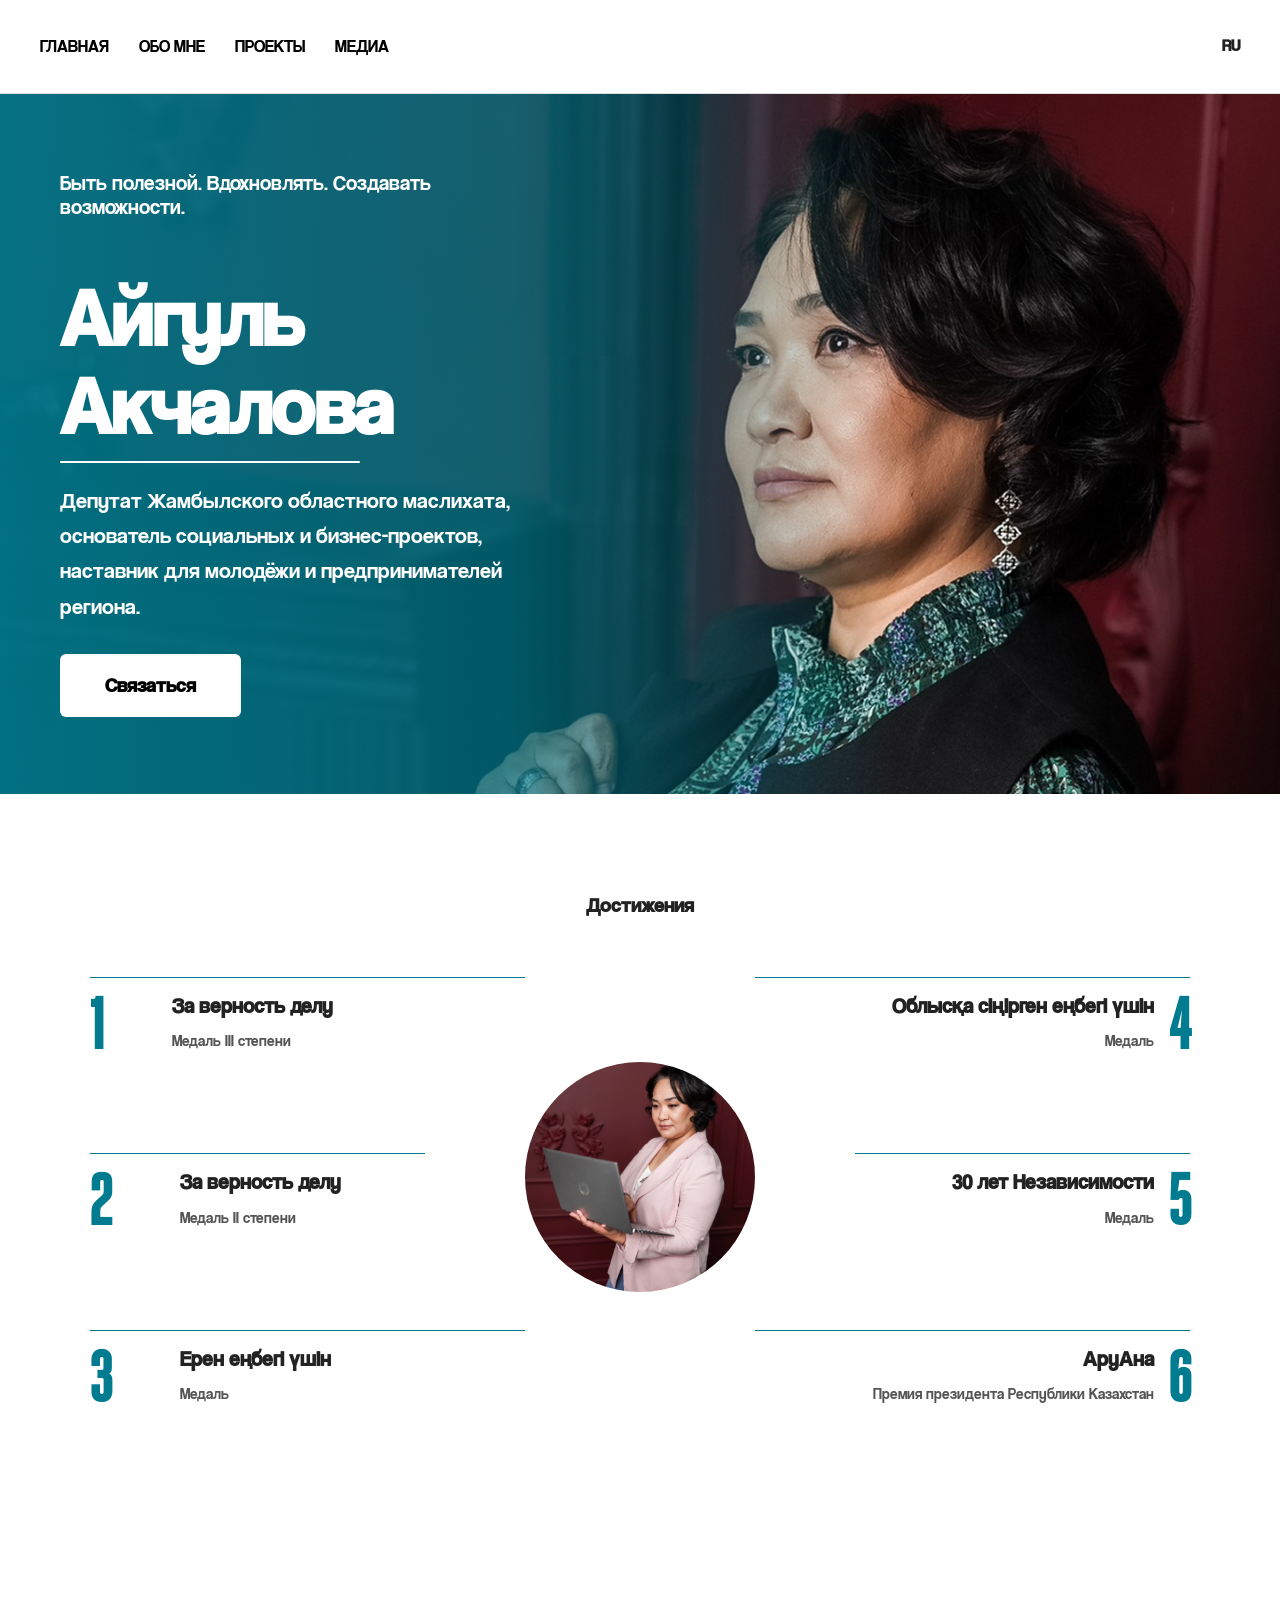
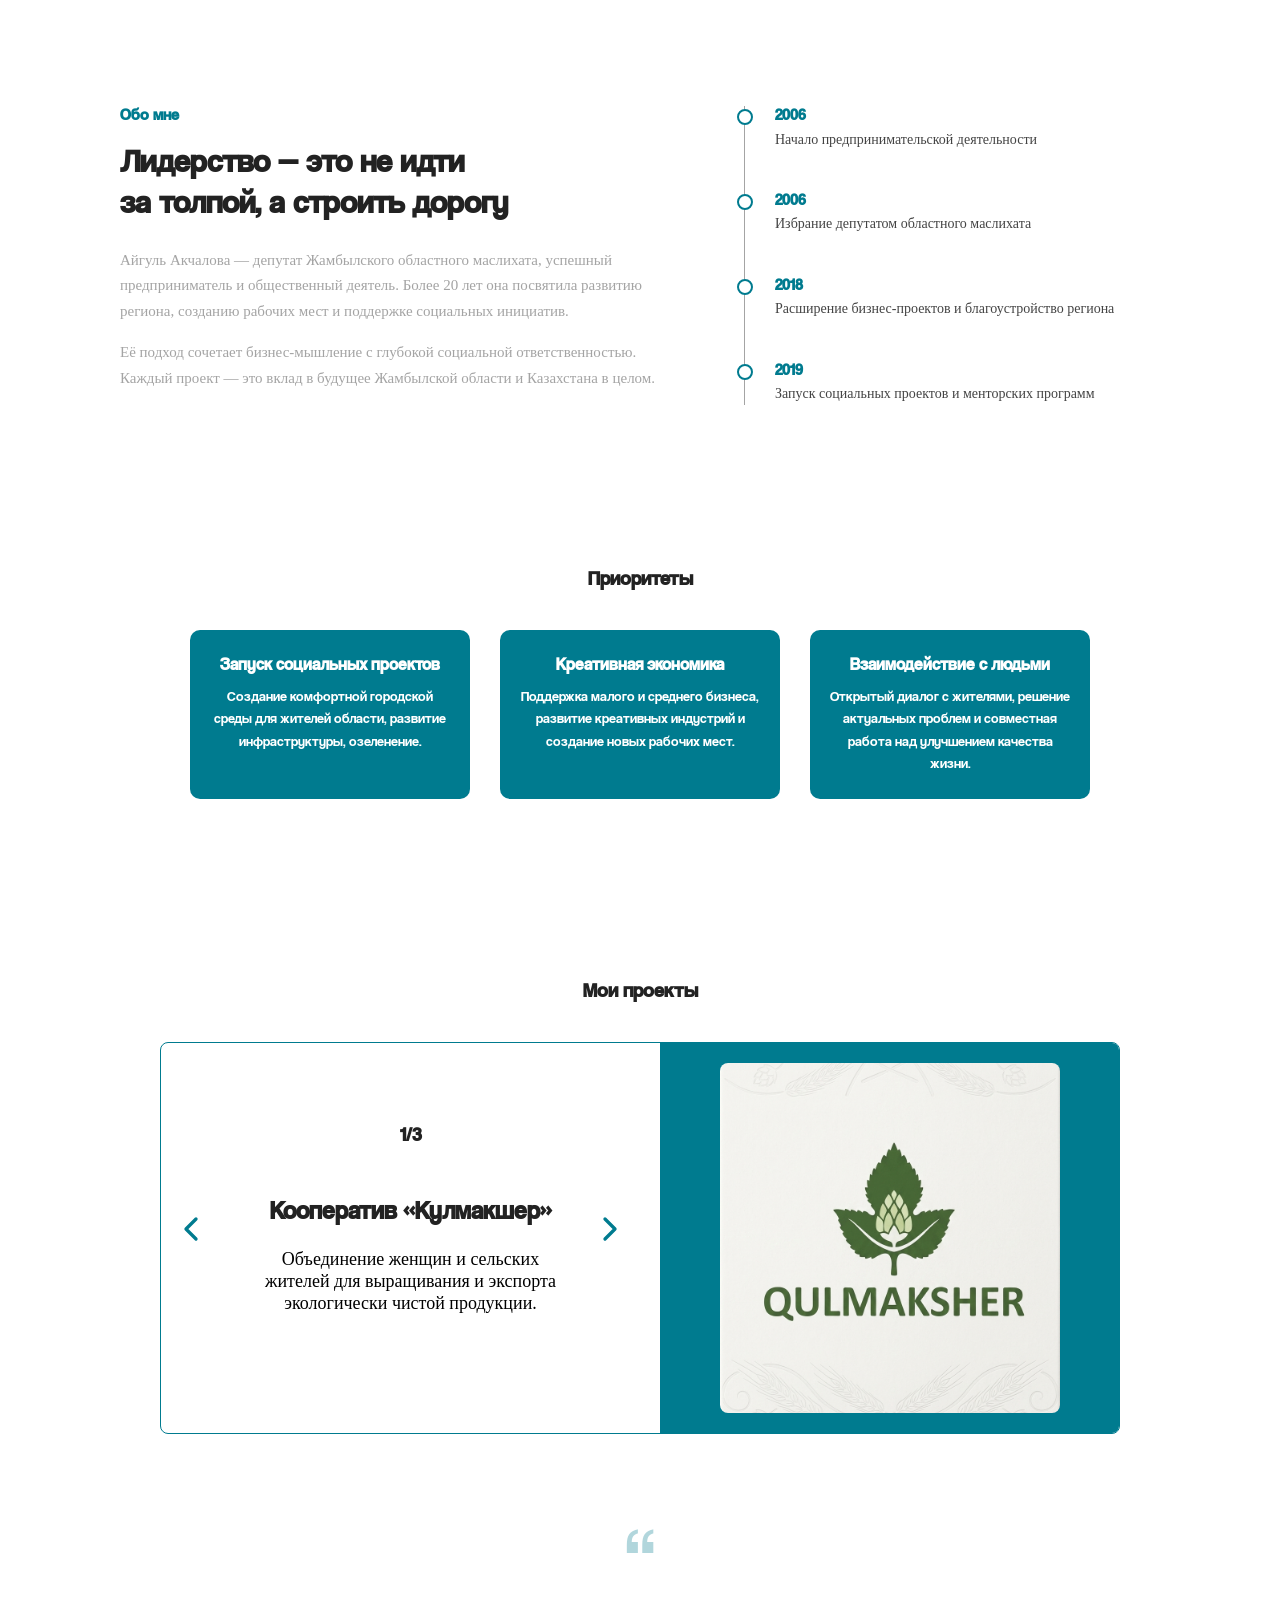
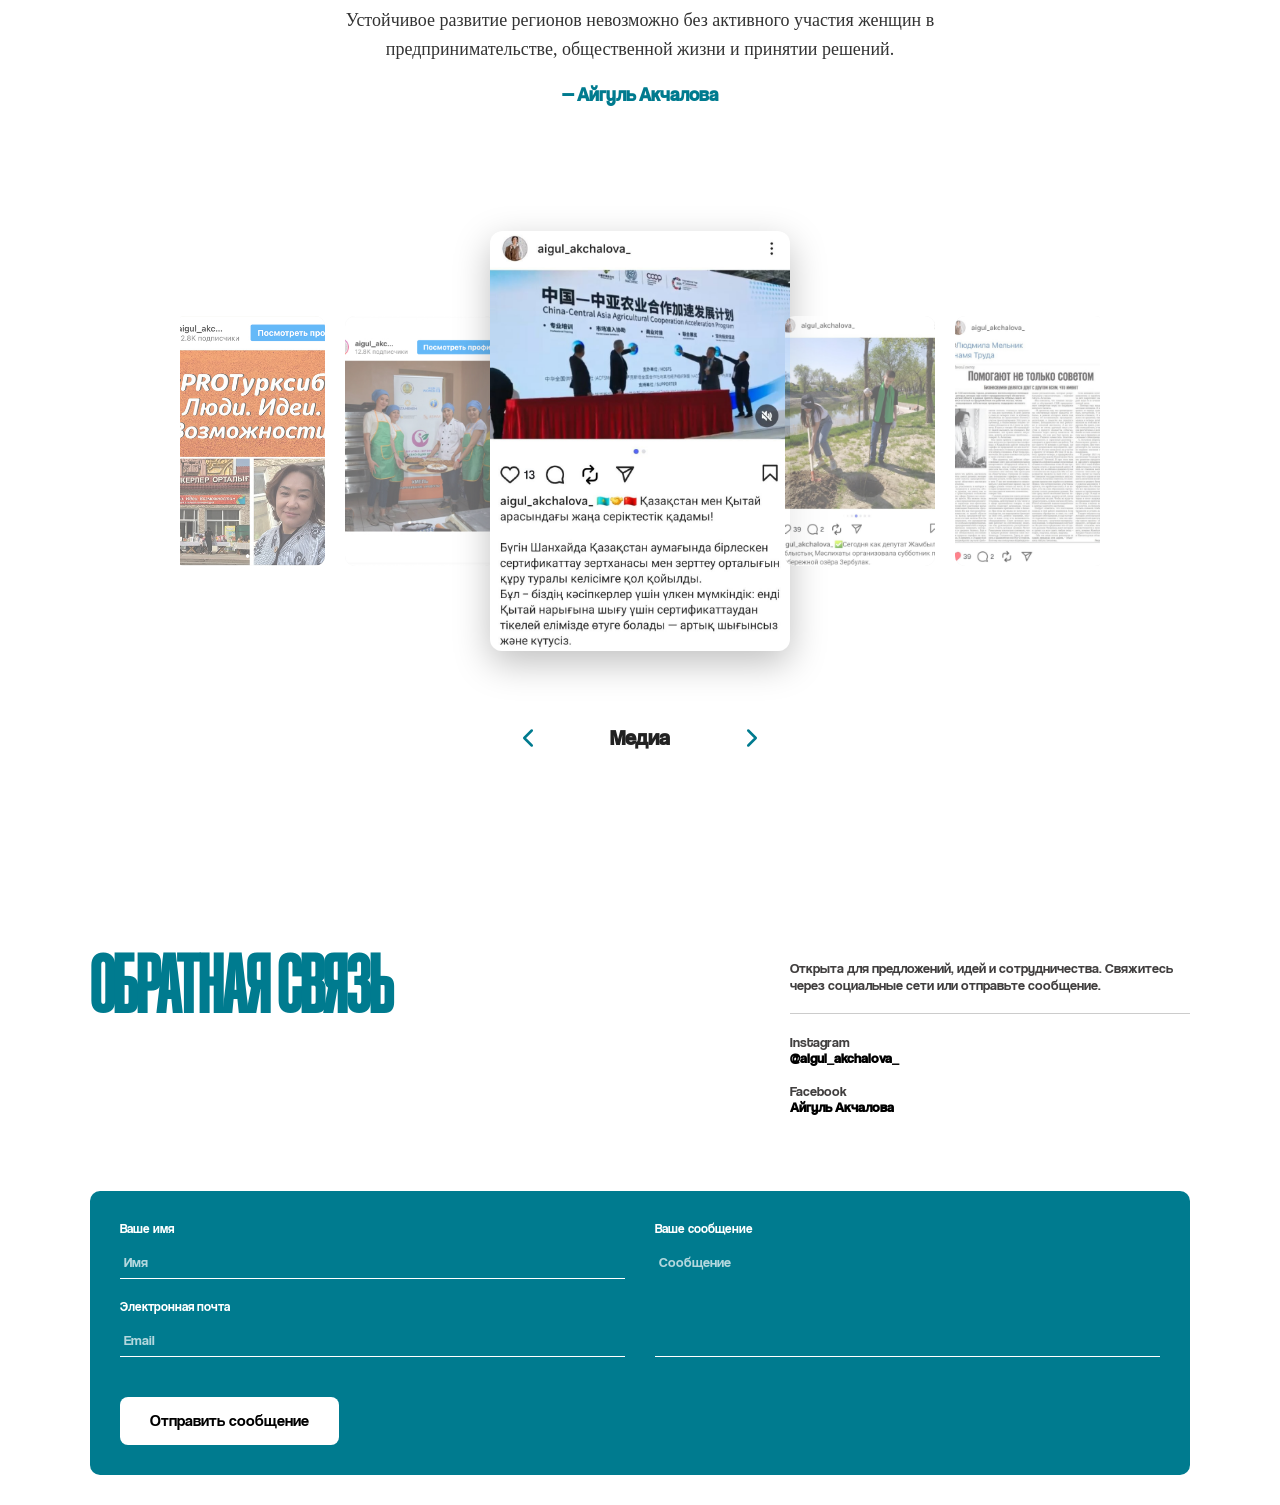
==== index.html @ 7f8c8ff0 "final commit" ====
<!DOCTYPE html>
<html lang="ru">

<head>
  <meta charset="UTF-8">
  <meta name="viewport" content="width=device-width, initial-scale=1.0">
  <link rel="stylesheet" type="text/css" href="./vendor/normalize.css">
  <link rel="stylesheet" type="text/css" href="./index.css">
  <title>Aigul Akchalova</title>
</head>

<body>
  <div class="page">
    <header class="header">
        <nav class="nav">
          <ul class="nav__list" id="menu">
            <li><a href="#about">Главная</a></li>
            <li><a href="#bio">Обо мне</a></li>
            <li><a href="#projects">Проекты</a></li>
            <li><a href="#media">Медиа</a></li>
          </ul>
          <div class="lang" id="langParent">
            <span class="lang__current" onclick="toggleLang()">RU</span>
            <ul class="lang__dropdown" id="langMenu">
              <li><a href="./index.html">RU</a></li>
              <li><a href="./indexKZ.html">KZ</a></li>
              <li><a href="./indexEN.html">EN</a></li>
            </ul>
          </div>
          <div class="burger" id="burger">
            <span></span>
            <span></span>
            <span></span>
          </div>
        </nav>
      </header>
      <section id="home" class="hero">
        <div class="hero__content">
          <p class="hero__subtitle">Быть полезной. Вдохновлять. Создавать возможности.</p>
          <h1 class="hero__title">Айгуль Акчалова</h1>
          <p class="hero__text">
            Депутат Жамбылского областного маслихата, основатель социальных и бизнес-проектов, наставник для молодёжи и предпринимателей региона.
          </p>
          <a href="#contact" class="btn">Связаться</a>
        </div>
      </section>
      
      <section id="achievements" class="achievements">
        <h2 class="achievements__title">Достижения</h2>
      
        <div class="achievements__wrapper">
          <!-- Левая колонка -->
          <div class="achievements__col achievements__col--left">
            <div class="achievement">
              <span class="achievement__num">1</span>
              <div class="achievement__content">
                <h4 class="achievement__text">За верность делу</h4>
                <p>Медаль III степени</p>
              </div>
            </div>
      
            <div class="achievement achievement_middle">
              <span class="achievement__num">2</span>
              <div class="achievement__content">
                <h4 class="achievement__text">За верность делу</h4>
                <p>Медаль II степени</p>
              </div>
            </div>
      
            <div class="achievement">
              <span class="achievement__num">3</span>
              <div class="achievement__content">
                <h4 class="achievement__text">Ерен еңбегі үшін</h4>
                <p>Медаль</p>
              </div>
            </div>
          </div>
      
          <!-- Центральное фото -->
          <div class="achievements__photo">
            <img src="./images/mama2.jpg" alt="Айгул Акчалова">
          </div>
      
          <!-- Правая колонка -->
          <div class="achievements__col achievements__col--right">
            <div class="achievement right">
              <span class="achievement__num">4</span>
              <div class="achievement__content">
                <h4 class="achievement__text">Облысқа сіңірген еңбегі үшін</h4>
                <p>Медаль</p>
              </div>
            </div>
      
            <div class="achievement right achievement_middle2">
              <span class="achievement__num">5</span>
              <div class="achievement__content">
                <h4 class="achievement__text">30 лет Независимости</h4>
                <p>Медаль</p>
              </div>
            </div>
      
            <div class="achievement right">
              <span class="achievement__num">6</span>
              <div class="achievement__content">
                <h4 class="achievement__text">АруАна</h4>
                <p>Премия президента Республики Казахстан</p>
              </div>
            </div>
          </div>
        </div>
      </section>
      
      <section id="bio" class="about">
        <section id="bio" class="about">
          <div class="about__container">
        
            <div class="about__left">
              <h4 class="about__subtitle">Обо мне</h4>
              <h2 class="about__title">
                Лидерство — это не идти<br>
                за толпой, а строить дорогу
              </h2>
              <p class="about__text">
                Айгуль Акчалова — депутат Жамбылского областного маслихата, успешный предприниматель и общественный деятель.
                Более 20 лет она посвятила развитию региона, созданию рабочих мест и поддержке социальных инициатив.
              </p>
              <p class="about__text">
                Её подход сочетает бизнес‑мышление с глубокой социальной ответственностью. Каждый проект — это вклад в будущее
                Жамбылской области и Казахстана в целом.
              </p>
            </div>
        
            <div class="about__right timeline">
              <div class="timeline__item">
                <span class="timeline__year">2006</span>
                <p class="timeline_text">Начало предпринимательской деятельности</p>
              </div>
              <div class="timeline__item">
                <span class="timeline__year">2006</span>
                <p class="timeline_text">Избрание депутатом областного маслихата</p>
              </div>
              <div class="timeline__item">
                <span class="timeline__year">2018</span>
                <p class="timeline_text">Расширение бизнес‑проектов и благоустройство региона</p>
              </div>
              <div class="timeline__item">
                <span class="timeline__year">2019</span>
                <p class="timeline_text">Запуск социальных проектов и менторских программ</p>
              </div>
            </div>
        
          </div>
        </section>
        
      
        <div class="priorities">
          <h3 class="priorities__title">Приоритеты</h3>
          <div class="priorities__grid">
            <div class="priority-card">
              <h4>Запуск социальных проектов</h4>
              <p>Создание комфортной городской среды для жителей области, развитие инфраструктуры, озеленение.</p>
            </div>
            <div class="priority-card">
              <h4>Креативная экономика</h4>
              <p>Поддержка малого и среднего бизнеса, развитие креативных индустрий и создание новых рабочих мест.</p>
            </div>
            <div class="priority-card">
              <h4>Взаимодействие с людьми</h4>
              <p>Открытый диалог с жителями, решение актуальных проблем и совместная работа над улучшением качества жизни.</p>
            </div>
          </div>
        </div>
      </section>
      <section id="projects" class="projects">
        <h3 class="projects__title">Мои проекты</h3>
      
        <div class="projects__slider">
          <button class="slider__btn slider__btn--prev">
            <!-- стрелка влево -->
            <svg width="38" height="38" viewBox="0 0 24 24" fill="none"
                 xmlns="[w3.org](http://www.w3.org/2000/svg)">
              <path d="M15 18L9 12L15 6"
                    stroke="currentColor"
                    stroke-width="2"
                    stroke-linecap="round"
                    stroke-linejoin="round"/>
            </svg>
          </button>
      
          <div class="slider__content">
            <!-- Слайд 1 -->
            <div class="slide active">
              <div class="slide__text">
                <span class="slide__count">1/3</span>
                <h4 class="slide__title">Кооператив «Кулмакшер»</h4>
                <p class="slide__desc">
                  Объединение женщин и сельских жителей для выращивания и экспорта экологически чистой продукции.
                </p>
              </div>
              <div class="slide__image">
                <img src="./images/hmel.png" alt="Кордайский хмель" />
              </div>
            </div>
      
            <!-- Слайд 2 -->
            <div class="slide">
              <div class="slide__text">
                <span class="slide__count">2/3</span>
                <h4 class="slide__title">Центр поддержки предпринимателей(Комплекс Turksib)</h4>
                <p class="slide__desc">
                  Многофункциональный центр, объединяющий пространства для бизнеса, образования и общественных мероприятий.
                  Точка роста для предпринимателей региона.
                </p>
              </div>
              <div class="slide__image">
                <img src="./images/turksib.jpeg" alt="Центр при Turksib" />
              </div>
            </div>
      
            <!-- Слайд 3 -->
            <div class="slide">
              <div class="slide__text">
                <span class="slide__count">3/3</span>
                <h4 class="slide__title">Инициативы по благоустройству</h4>
                <p class="slide__desc">
                  Высадка зеленых насаждений: "аллея женщин предпринимателей"; установка креативных конструкций для сбора пластиковых изделий
                </p>
              </div>
              <div class="slide__image">
                <img src="./images/project3.jpg" alt="Women Business Forum" />
              </div>
            </div>
          </div>
      
          <button class="slider__btn slider__btn--next">
            <!-- стрелка вправо -->
            <svg width="38" height="38" viewBox="0 0 24 24" fill="none"
                 xmlns="[w3.org](http://www.w3.org/2000/svg)">
              <path d="M9 6L15 12L9 18"
                    stroke="currentColor"
                    stroke-width="2"
                    stroke-linecap="round"
                    stroke-linejoin="round"/>
            </svg>
          </button>
        </div>
      
        <div class="projects__quote">
          <p class="quote__symbol">“</p>
          <p class="quote__text">
            Устойчивое развитие регионов невозможно без активного участия женщин в предпринимательстве,
            общественной жизни и принятии решений.
          </p>
          <p class="quote__author">— Айгуль Акчалова</p>
        </div>
      </section>
      
      <section id="media" class="media">
        <div class="media__slider">
      
          <div class="media__track">
      
            <!-- Instagram пост 1 -->
            <div class="media__item">
              <a href="https://www.instagram.com/p/DQOnwRZjPWX/?igsh=anRzenN1NXZsbncy" target="_blank">
                <img src="./images/insta1.jpg" alt="post">
              </a>
            </div>
      
            <!-- Instagram пост 2 -->
            <div class="media__item">
              <a href="https://www.instagram.com/p/CrvB2lLM_lL/?igsh=MThjNWU4bm5ydHFhNw%3D%3D" target="_blank">
                <img src="./images/insta2.jpg" alt="post">
              </a>
            </div>
      
            <!-- Facebook видео -->
            <div class="media__item">
              <a href="https://www.instagram.com/p/DQ8yv_RDMmQ/?igsh=MWh2cmQ1cWFvbjhmZQ==" target="_blank">
                <img src="./images/insta4.jpg" alt="facebook video">
              </a>
            </div>
      
            <!-- Повторы для заполнения (ты заменишь позже) -->
            <div class="media__item">
              <a href="https://www.instagram.com/p/CcaLO3jM9Mw/?img_index=7&igsh=MWF0N3pzc3M0ZWVuYw==" target="_blank">
                <img src="./images/insta3.jpg" alt="post">
              </a>
            </div>
      
            <div class="media__item">
              <a href="https://www.instagram.com/p/CaPYWFOMVvw/?igsh=MTB3cTRjcnBpbmE3Ng==" target="_blank">
                <img src="./images/insta5.jpg" alt="post">
              </a>
            </div>
      
            <div class="media__item">
              <a href="https://www.instagram.com/p/Cpg7gY-jPI0/?img_index=1&igsh=bTk4NnVzZWw0bQ==" target="_blank">
                <img src="./images/insta6.jpg" alt="facebook video">
              </a>
            </div>
      
            <div class="media__item">
              <a href="https://www.instagram.com/p/CrkMhRjIRc3/?igsh=MWVqdGpvajFtajAwYQ==" target="_blank">
                <img src="./images/insta7.jpg" alt="post">
              </a>
            </div>
      
            <div class="media__item">
              <a href="https://www.instagram.com/p/C_TDjS9s6E4/?igsh=MXZhYjQ0OXJ1dXMw" target="_blank">
                <img src="./images/insta8.jpg" alt="post">
              </a>
            </div>
      
          </div>
      
          <!-- КОНТРОЛЫ И НАЗВАНИЕ СНИЗУ -->
          <div class="media__controls">
            <button class="media__btn media__btn--prev">
              <svg width="30" height="30" viewBox="0 0 24 24">
                <path d="M15 18L9 12L15 6" stroke="currentColor" stroke-width="2"
                      stroke-linecap="round" stroke-linejoin="round"/>
              </svg>
            </button>
      
            <h3 class="media__title">Медиа</h3>
      
            <button class="media__btn media__btn--next">
              <svg width="30" height="30" viewBox="0 0 24 24">
                <path d="M9 6L15 12L9 18" stroke="currentColor" stroke-width="2"
                      stroke-linecap="round" stroke-linejoin="round"/>
              </svg>
            </button>
          </div>
      
        </div>
      </section>
      
      
      
      <footer id="contact" class="contact">
        <div class="contact__container">
      
          <!-- ВЕРХ -->
          <div class="contact__top">
            
            <!-- ЛЕВО: заголовок -->
            <div class="contact__left">
              <h2 class="contact__title">ОБРАТНАЯ СВЯЗЬ</h2>
            </div>
      
            <!-- ПРАВО: текст + соцсети -->
            <div class="contact__right">
              <p class="contact__text">
                Открыта для предложений, идей и сотрудничества.  
                Свяжитесь через социальные сети или отправьте сообщение.
              </p>
      
              <hr class="contact__line">
      
              <div class="contact__socials">
                <p><strong>Instagram</strong><br>
                  <a class="contact__link"  href="https://www.instagram.com/aigul_akchalova_/" target="_blank">
                    @aigul_akchalova_
                  </a>
                </p>
      
                <p><strong>Facebook</strong><br>
                  <a class="contact__link" href="https://www.facebook.com/ajgul.akcalova" target="_blank">
                    Айгуль Акчалова
                  </a>
                </p>
                
              </div>
            </div>
      
          </div>
      
          <!-- НИЗ: форма -->
          <form class="contact__form" action="https://formspree.io/f/xdapqdky" method="POST">
  
            <div class="form__grid">
          
              <!-- ЛЕВАЯ КОЛОНКА -->
              <div class="form__left">
                <div class="form__group">
                  <label>Ваше имя</label>
                  <input type="text" name="name" placeholder="Имя" required>
                </div>
          
                <div class="form__group">
                  <label>Электронная почта</label>
                  <input type="email" name="email" placeholder="Email" required>
                </div>
              </div>
          
              <!-- ПРАВАЯ КОЛОНКА -->
              <div class="form__group form__group--message">
                <label>Ваше сообщение</label>
                <textarea name="message" placeholder="Сообщение" required></textarea>
              </div>
          
            </div>
          
            <button type="submit" class="form__btn">
              Отправить сообщение
            </button>
          
          </form>
      
        </div>
      </footer>
      
        </div>
      </footer>
  </div>
  <script src="./index.js" defer></script>
</body>

</html>
---- index.css ----
@font-face {
    font-family: 'Coolvetica';
    src: url('./vendor/coolvetica\ rg.ttf');
  }

  @font-face {
    font-family: 'CoolveticaCompessed';
    src: url('./vendor/coolvetica\ compressed\ rg.ttf');
  }

  @font-face {
    font-family: 'CoolveticaCrammed';
    src: url('./vendor/coolvetica\ crammed\ rg.ttf');
  }

  * {
    margin: 0;
    padding: 0;
    box-sizing: border-box;
    font-family: 'Coolvetica', sans-serif;
  }
  
  body {
    background-color: #fff;
    color: #222;
  }
  
  /* ===== Header ===== */
  .header {
    position: sticky;
    top: 0;
    z-index: 1000;
    background: white;
    background-color: #fff;
    border-bottom: 1px solid #ddd;
    padding: 10px 40px;
    height: 94px;
    display: flex;
    align-items: center;
  }
  
  .nav {
    text-transform: uppercase;
    display: flex;
    justify-content: space-between;
    width: 100%;
  }
  
  .nav__list {
    list-style: none;
    display: flex;
    gap: 30px;
  }
  
  .nav__list a {
    text-decoration: none;
    color: #000;
    font-weight: 300;
    transition: 0.2s;
    font-size: 17px;
  }
  
  .nav__list a:hover {
    color: #007b8f;
  }
  
  .lang {
    font-weight: 700;
    user-select: none;
    position: relative;
    cursor: pointer;
  }

  .lang__dropdown {
    position: absolute;
    top: 100%;
    right: -20px;
    background-color: #fff;
    list-style: none;
    margin: 0;
    padding: 10px 0;
    box-shadow: 0 4px 15px rgba(0,0,0,0.1);
    border-radius: 8px;
    display: none; /* Скрыто по умолчанию */
    z-index: 100;
  }
  
  /* Показываем при клике (через JS) */
  .lang__dropdown.active {
    display: block;
  }
  
  /* Ссылки внутри списка */
  .lang__dropdown li a {
    display: block;
    padding: 8px 20px;
    text-decoration: none;
    color: #333;
    font-size: 14px;
    transition: 0.3s;
  }
  
  .lang__dropdown li a:hover {
    background-color: #f0fbfc;
    color: #007b8f;
  }

  .burger {
    display: none;
    flex-direction: column;
    cursor: pointer;
    gap: 5px;
  }
  
  .burger span {
    width: 25px;
    height: 2px;
    background: #000;
    display: block;
    transition: 0.3s;
    transform-origin: center;
  }

  @media (max-width: 768px) {
    .nav__list {
      position: fixed;
      top: 70px; /* под хедером */
      left: 0;
      width: 100%;
      height: calc(100vh - 500px);
      background: #fff;
      display: flex;  
      flex-direction: column;
      gap: 25px;
      padding: 30px;
  
      transform: translateY(-120%);
      transition: 0.3s ease;
      z-index: 999;
    }
    
    .nav{
      flex-direction: row-reverse;
    }

    .nav__list.active {
      transform: translateY(0);
    }
  
    .burger {
      display: flex;
    }

    .burger.active span:nth-child(1) {
      transform: rotate(45deg) translate(5px, 5px);
    }
    
    .burger.active span:nth-child(2) {
      opacity: 0;
    }
    
    .burger.active span:nth-child(3) {
      transform: rotate(-45deg) translate(5px, -5px);
    }

    .nav__list a {
      color: #007b8f;
      font-size: 23px;
    }

    .lang{
      padding-right: 10px;
    }

    .lang__dropdown {
      right: -5px;
    }
  }
  
  /* ===== Hero ===== */
    .hero {
        position: relative;
        width: 100%;
        min-height: 700px;
        display: flex;
        align-items: center;
        color: #fff;
        /* Фото задается в качестве фона */
        background: 
          linear-gradient(
            90deg,
            rgba(0, 123, 143, 0.9) 0%,
            rgba(0, 123, 143, 0.7) 40%,
            rgba(0, 123, 143, 0) 70%
          ),
          url("./images/mama1.jpg") center/ cover no-repeat;
      }
      /* ===== Контент внутри hero ===== */
      .hero__content {
        position: relative;
        z-index: 2;
        max-width: 459px;
        margin-left: 60px;
      }
  .hero__subtitle {
    font-size: 21px;
    font-weight: 100;
    margin-bottom: 20px;
  }
  .hero__title {
    font-size: 80px;
    font-weight: 800;
    margin-bottom: 20px;
    line-height: 1.1;
    max-width: 300px;
    position: relative;
  }

  .hero__title::after {
    content: "";
    display: block;
    width: 100%;              /* длина линии */
    height: 2px;              /* толщина */
    background-color: #fff;   /* цвет линии */
    margin-top: 12px;         /* отступ сверху от текста */
    border-radius: 2px;       /* скруглённые края, чтобы выглядело аккуратно */
  }
  .hero__text {
    font-size: 22px;
    line-height: 1.6;
    margin-bottom: 30px;
    font-weight: 100;
  }
  
  .btn {
    display: inline-block;
    background-color: #fff;
    color: #000;
    padding: 20px 45px;
    border-radius: 6px;
    text-decoration: none;
    font-weight: 600;
    transition: 0.3s;
    font-size: 20px;
  }
  
  .btn:hover {
    color: #fff;
  }
  
  @media (max-width: 768px) {
    .hero {
      min-height: none;
      position: relative;
      padding: 20px 20px 0;  
      display: flex;
      justify-content: center;
  
      /* 🔥 фото */
      background: url("./images/mama_mob.jpg") top / cover no-repeat;
      background-color: #0a6f7f; /* чтобы не было пустоты */
    }
  
    /* 🔥 градиент СНИЗУ */
    .hero::before {
      content: "";
      position: absolute;
      inset: 0;
  
      background: linear-gradient(
        180deg,
        rgba(0, 123, 143, 0) 40%,
        rgba(0, 123, 143, 0.7) 70%,
        rgba(0, 123, 143, 1) 100%
      );
  
      z-index: 1;
    }
  
    .hero__content {
      position: relative;
      z-index: 2;
      text-align: center;
      max-width: 100%;
      margin-left: 0;
    }
  
    .hero__subtitle {
      font-size: 16px;
      font-weight: 100;
      margin-bottom: calc(100% + 40px);
    }
  
    .hero__title {
      font-size: 54px;
      text-align: center;
      max-width: 100%;
    }
  
    .hero__text {
      font-size: 16px;
      font-weight: 100;
    }
  
    /* 🔥 кнопка по центру */
    .btn {
      display: block;
      margin: 20px auto;
      padding: 20px 0;
      border-radius: 15px;
      max-width: 200px;
    }

    .hero__title::after {
      display: none;
    }
  }
  
  /* ===== Achievements Section ===== */
.achievements {
  background-color: #fff;
  text-align: center;
  padding: 100px 40px 80px;
}

.achievements__title {
  font-size: 20px;
  font-weight: 700;
  margin-bottom: 60px;
}

/* ===== Layout ===== */
.achievements__wrapper {
  max-width: 1100px;
  margin: 0 auto;
  display: flex;
  justify-content: space-between;
  align-items: center;
  flex-wrap: wrap;
}

.achievements__col {
  flex: 1;
  display: flex;
  flex-direction: column;
  gap: 80px;
}

/* Центральное фото */
.achievements__photo {
  flex: 0 0 230px;
  display: flex;
  justify-content: center;
  align-items: center;
  margin-bottom: 50px;
}

.achievements__photo img {
  width: 230px;
  height: 230px;
  object-fit: cover;
  border-radius: 50%;
}

/* ===== Элемент достижения ===== */
.achievement {
  display: flex;
  align-items: center;
  justify-content: flex-start;
  border-top: 0.5px solid #007b8f;
  padding-bottom: 8px;
  position: relative;
}

.achievement_middle {
  margin-right: 100px;
}

.achievement_middle2{
  margin-left: 100px;
}

.achievement__num {
  font-family: 'CoolveticaCompessed';
  font-size: 76px;
  color: #007b8f;
  margin-right: 70px;
  font-weight: 700;
}

.achievement__content {
  text-align: left;
}

.achievement__text{
  padding-bottom: 10px;
}

.achievement__content h4 {
  font-size: 21px;
  font-weight: 700;
  margin-bottom: 4px;
}

.achievement__content p {
  font-size: 15px;
  color: #555;
}

/* Правая сторона */
.achievement.right {
  flex-direction: row-reverse;
}

.achievement.right .achievement__num {
  margin-right: 0;
  margin-left: 15px;
  text-align: right;
}

.achievement.right .achievement__content {
  text-align: right;
}

/* ===== Адаптив ===== */
@media (max-width: 768px) {

  /* общий контейнер */
  .achievements {
    padding: 60px 20px 0;
    text-align: left;
  }

  .achievements__title {
    font-weight: 400;
    margin-bottom: 20px;
    text-align: center;
  }

  .achievement.right {
    flex-direction: row; /* ❗ убираем reverse */
  }

  .achievements__wrapper {
    flex-direction: column;
    gap: 30px;
  }

  .achievement.right .achievement__num {
    margin: 0 !important;
  margin-right: 15px !important;
  }

  /* 📸 фото ВНИЗ */
  .achievements__photo {
    order: 3;
    margin-top: 30px;
  }

  /* колонки */
  .achievements__col {
    width: 100%;
    gap: 30px;
  }

  /* 🔥 УБИРАЕМ смещения */
  .achievement_middle,
  .achievement_middle2 {
    margin: 0 !important;
  }

  /* 🔥 ВСЁ СЛЕВА */
  .achievement,
  .achievement.right {
    flex-direction: row;
    justify-content: flex-start;
    text-align: left;
  }

  .achievement.right .achievement__content {
    text-align: left;
  }

  .achievement__content {
    padding-left: 14px;
  }

  /* 🔥 ЦИФРЫ МЕНЬШЕ */
  .achievement__num {
    font-size: 47px;
    margin: 0 15px 0 0;
  }

  /* 🔥 ЛИНИЯ НА ВСЮ ШИРИНУ */
  .achievement {
    width: 100%;
    border-top: 1px solid #007b8f;
    padding-top: 10px;
  }

  /* 🔥 УБИРАЕМ ограничения контейнера */
  .achievements__wrapper {
    max-width: 100%;
  }

  .achievements__photo img {
    width: 320px;
    height: 320px;
  }

}

  /* ===== About Section ===== */
.about {
  padding: 100px 60px 80px;
  background-color: #fff;
}

.about__container {
  display: flex;
  justify-content: space-between;
  align-items: flex-start;
  gap: 60px;
  max-width: 1100px;
  margin: 0 auto;
}

.about__left {
  flex: 1;
  min-width: 320px;
}

.about__subtitle {
  color: #007b8f;
  font-size: 16px;
  font-weight: 600;
  margin-bottom: 15px;
}

.about__title {
  font-size: 32px;
  font-weight: 800;
  margin-bottom: 25px;
  line-height: 1.3;
}

.about__text {
  font-family: "CoolveticaCompressed";
  color: #A4A4A4; /* серый текст */
  font-size: 15px;
  line-height: 1.7;
  margin-bottom: 16px;
  font-weight: 300;
}

/* ===== Timeline ===== */
.timeline {
  position: relative;
  flex: 0 0 40%;
  padding-left: 30px;
  border-left: 1px solid #A4A4A4;
}

.timeline_text {
  font-family: "CoolveticaCompressed";
  font-weight: 300;
  line-height: 1;
}

/* убираем нижнее продолжение линии */
.timeline::after {
  content: "";
  position: absolute;
  bottom: -2px;
  left: -2px;
  width: 2px;
  height: 0;
  background: #fff; /* "обрезает" нижнюю часть вертикальной линии */
}

.timeline__item {
  position: relative;
  margin-bottom: 40px;
}

.timeline__item:last-child {
  margin-bottom: 0;
}

/* Пустые точки с обводкой */
.timeline__item::before {
  content: "";
  position: absolute;
  left: -38px;
  top: 3px;
  width: 12px;
  height: 12px;
  border: 2px solid #007b8f;
  border-radius: 50%;
  background-color: #fff; /* пустая внутри */
}

.timeline__year {
  display: block;
  font-weight: 700;
  color: #007b8f;
  margin-bottom: 4px;
}

.timeline__item p {
  font-size: 14px;
  color: #444;
  line-height: 1.6;
}

/* ===== Responsive ===== */
@media (max-width: 768px) {
  .about{
    padding: 40px 20px;
  }

  .about__container {
    flex-direction: column;
    gap: 30px;
  }

  .about__title {
    font-size: 31px; /* ❗ меньше заголовок */
    line-height: 1.3;
  }

  .about__text {
    font-size: 16px; /* ❗ текст крупнее */
    line-height: 1.6;
  }

  .timeline {
    border-left: 1px solid #A4A4A4; /* ❗ возвращаем линию */
    padding-left: 20px;
    margin-top: 10px;
  }

  .timeline__item {
    margin-bottom: 25px;
  }

  .timeline__item::before {
    content: "";
    position: absolute;
    left: -28px;
    top: 5px;

    width: 10px;
    height: 10px;
    border: 2px solid #007b8f;
    border-radius: 50%;
    background: #fff;
  }

  /* год */
  .timeline__year {
    font-size: 24px;
    margin-bottom: 5px;
  }

  /* 🔥 текст таймлайна БОЛЬШЕ */
  .timeline__item p {
    font-size: 18px;
    line-height: 1.5;
  }
}


/* ===== Priorities Section ===== */
.priorities {
  text-align: center;
  margin-top: 80px;
}

.priorities__title {
  font-size: 20px;
  font-weight: 700;
  margin-bottom: 40px;
}

.priorities__grid {
  display: flex;
  flex-wrap: wrap;
  justify-content: center;
  gap: 30px;
}

.priority-card {
  background-color: #007b8f;
  color: #fff;
  border-radius: 10px;
  padding: 25px 20px;
  width: 280px;
  min-height: 160px;
  display: flex;
  flex-direction: column;
  justify-content: flex-start;
}

.priority-card h4 {
  font-size: 17px;
  font-weight: 700;
  margin-bottom: 10px;
}

.priority-card p {
  font-size: 14px;
  line-height: 1.6;
}

@media (max-width: 768px) {
  .priority-card h4 {
    font-size: 21px;
  }

  .priority-card p {
    font-size: 16px;
    line-height: 1.4;
  }

  .priority-card {
    padding: 20px 15px;
    width: 330px;
  }
}
  

.projects {
  background-color: #fff;
  text-align: center;
  padding: 100px 40px;
}

.projects__title {
  font-size: 20px;
  font-weight: 700;
  margin-bottom: 40px;
}

/* === Слайдер === */
.projects__slider {
  position: relative;
  max-width: 960px;
  margin: 0 auto 80px;
  background-color: #fff;
  border: 1px solid #007b8f;
  border-radius: 8px;
  overflow: hidden;
  display: flex;
  align-items: center;
  justify-content: space-between;
}

.slide__text {
  flex: 1;
  display: flex;
  flex-direction: column;
  align-items: center;
  justify-content: center; /* центр по вертикали */
  padding: 40px 40px 80px;
  text-align: center;
  position: relative;
}

/* стрелки */
.slider__btn {
  background: none;
  border: none;
  cursor: pointer;
  color: #007b8f;              /* задаёт цвет SVG */
  display: flex;
  align-items: center;
  justify-content: center;
  padding: 10px;
  transition: transform 0.3s ease, color 0.3s ease;
  position: absolute;
  top: 40%; /* уровень заголовка (подгони при необходимости) */
  z-index: 10;
}
.slider__btn:hover {
  color: #005f6a;              /* при наведении темнее */
  transform: scale(1.1);
}
/* размеры контейнера стрелки */
.slider__btn svg {
  width: 40px;                 /* размер иконки */
  height: 40px;
  stroke-width: 1.4;           /* толщина линий (уменьши до 1 — тоньше, увеличь до 2 — толще) */
}

.slider__content {
  display: flex;
  width: 100%;
  overflow: hidden;
}

/* Один слайд */
.slide {
  display: none !important;;
  width: 100%;
  flex-shrink: 0;
  align-items: stretch;
  justify-content: space-between;
}

.slide.active {
  display: flex !important;;
}


.slide__count {
  font-weight: 600;
  font-size: 20px;
  margin-bottom: 50px;
}

.slide__title {
  font-size: 25px;
  font-weight: 700;
  margin-bottom: 25px;
}

.slide__desc {
  font-family: 'CoolveticaCompressed';
  font-size: 18px;
  color: #000;
  line-height: 1.2;
  max-width: 300px;
}

/* Правая часть */
/* Правая часть с фото */
.slide__image {
  flex: 1;
  background-color: #007b8f;
  display: flex;
  justify-content: center;
  align-items: center;
  padding: 20px;
}

.slide__image img {
  width: 340px;
  height: 350px;
  object-fit: cover; /* заполняет, не искажая */
  border-radius: 8px;
}

.slider__btn--prev {
  left: 0;
}

/* правая */
.slider__btn--next {
  right: 50%;
}


/* === Цитата === */
.projects__quote {
  max-width: 700px;
  margin: 0 auto;
  color: #333;
}

.quote__symbol {
  font-size: 80px;
  color: #007b8f;
  opacity: 0.3; /* полупрозрачные кавычки */
}

.quote__text {
  font-family: 'CoolveticaCompressed';
  font-size: 18px;
  line-height: 1.6;
  margin-bottom: 10px;
}

.quote__author {
  margin-top: 20px;
  font-size: 19px;
  font-weight: 700;
  color: #007b8f;
}

/* адаптив */
@media (max-width: 900px) {
  .projects {
    padding: 60px 20px;
  }

  /* ===== СЛАЙДЕР ===== */
  .projects__slider {
    flex-direction: column;
    padding: 0;
  }

  /* стрелки можно чуть уменьшить */
  .slider__btn {
    top: 70%; /* под мобильный заголовок */
    pointer-events: auto;
    z-index: 20;
  }

  .slider__btn--next {
    right: 0;
  }

  /* ===== СЛАЙД ===== */
  .slide,
  .slide.active {
    display: flex;
    flex-direction: column; /* ❗ фото сверху */
  }

  /* ===== ФОТО СВЕРХУ ===== */
  .slide__image {
    order: -1; /* ❗ переносим вверх */
    padding: 5px;
  }

  .slide__image img {
    width: 100%;
    height: 350px; /* ❗ квадрат */
    object-fit: cover;
  }

  /* ===== ТЕКСТ СНИЗУ ===== */
  .slide__text {
    padding: 20px;
    align-items: center;
    text-align: center;
  }

  .slide__count {
    font-size: 16px;
    margin-bottom: 20px;
  }

  .slide__title {
    font-size: 20px;
    margin-bottom: 30px;
  }

  .slide__desc {
    font-size: 16px;
    max-width: 100%;
  }

  .slider__content {
    width: 80%;
  }

  /* ===== ЦИТАТА ===== */
  .quote__symbol {
    font-size: 40px; /* ❗ меньше кавычки */
  }

  .quote__text {
    font-size: 16px;
  }

  .quote__author {
    font-size: 16px;
  }
}


.media {
  padding: 60px 0 100px;
  text-align: center;
  overflow: hidden;
  width: calc(180px * 5 + 5px * 4); /* 5 карточек + gap */
  margin: 0 auto;
}

.media__slider {
  max-width: 1100px;
  margin: 0 auto;
  position: relative;
}

/* Лента */
.media__track {
  display: flex;
  gap: 20px;
  justify-content: flex-start;
  align-items: center;
  /*transition: transform 0.7s cubic-bezier(0.25, 1, 0.5, 1);*/
  transition: transform 0.4s ease;
}

/* Карточки */
.media__item {
  flex: 0 0 150px;
  height: 250px;
  width: 150px;
  border-radius: 10px;
  overflow: hidden;
  background: #eee;
  transition: transform 0.4s ease, box-shadow 0.4s ease;
  opacity: 0.6;
}

.media__item--center {
  flex: 0 0 250px;
  height: 350px;
  width: 200px;
  opacity: 1;
  transform: scale(1.2);
  box-shadow: 0 10px 30px rgba(0,0,0,0.25);
}

.media__item img {
  width: 100%;
  height: 100%;
  object-fit: cover;
}

/* Кнопки и заголовок внизу */
.media__controls {
  margin-top: 40px;
  display: flex;
  justify-content: center;
  align-items: center;
  gap: 25px;
  margin-top: 100px;
}

.media__title {
  font-size: 22px;
  font-weight: 700;
  margin: 0 35px;
}

.media__btn {
  width: 44px;
  height: 44px;
  border-radius: 50%;
  border: none;
  background: none;
  cursor: pointer;
  color: #007b8f;
  display: flex;
  align-items: center;
  justify-content: center;
  transition: 0.3s;
}
.media__btn:hover {
  background: #007b8f;
  color: #fff;
  transform: scale(1.1);
}

.media__btn svg {
  fill: none;
}

@media (max-width: 768px) {

  .media {
    flex: 0 0 100%;
    width: calc(100% - 20px);
    padding: 20px 0 60px 20px;
    margin: 0;
    height: auto;
  }

  .media__slider {
    width: 100%;
    overflow: hidden;
  }

  .media__track {
    display: flex;
    transition: transform 0.4s cubic-bezier(0.25, 1, 0.5, 1);
    gap: 0;
    user-select: none;
    -webkit-user-drag: none;
  }

  /* 🔥 ВСЕ карточки на всю ширину */
  .media__item {
    flex: 0 0 100%;
    max-width: 100%;
    height: 450px;
    opacity: 1;
    background: transparent;
    pointer-events: none;
  }

  .media__item img {
    width: 90%;
    height: 100%;
    object-fit: contain;
    border-radius: 12px;
  }

  /* ❌ убираем выделение центра */
  .media__item--center {
    transform: none !important;
    box-shadow: none !important;
  }

  /* кнопки */
  .media__controls {
    margin: 35px 0;
    gap: 15px;
  }

  .media__title {
    font-size: 22px;
  }

  .media__btn--next{
    margin-left: 35px;
  }

  .media__btn--prev {
    margin-right: 35px;
  }

}


  /* ===== Contact/Footer Section ===== */
.contact {
  background-color: #fff;
  padding: 100px 40px 30px;
}

/* контейнер теперь колонка */
/* контейнер колонкой */
.contact__container {
  max-width: 1100px;
  margin: 0 auto;
  display: flex;
  flex-direction: column;
  gap: 60px;
}

/* верхний блок */
.contact__top {
  display: flex;
  justify-content: space-between;
  align-items: flex-start;
  gap: 60px;
}

/* левая часть */
.contact__left {
  flex: 1;
}

/* правая часть */
.contact__right {
  flex: 1;
  max-width: 400px;
}

/* форма */
.contact__form {
  width: 100%;
  background-color: #007b8f;
  padding: 30px;
  border-radius: 10px;
  color: #fff;
}

.contact__info {
  flex: 1;
  min-width: 260px;
}

.contact__title {
  font-family: 'CoolveticaCompessed';
  font-size: 85px;
  font-weight: 800;
  color: #007b8f;
  margin-bottom: 20px;
  line-height: 1.0;
  margin-top: -20px;
}

.contact__text {
  font-size: 14px;
  color: #413f3f;
  line-height: 1.2;
  margin-bottom: 10px;
  font-weight: 100;
}

.contact__line {
  border: none;
  border-top: 1px solid #ccc;
  margin: 20px 0;
}

.contact__socials p {
  margin-bottom: 16px;
  font-size: 14px;
  color: #413f3f;
  font-weight: 100;
}

.contact__socials a {
  color: #000;
  text-decoration: none;
  font-weight: 600;
  transition: 0.3s;
  padding-top: 10px;
}

.contact__socials a:hover {
  text-decoration: underline;
}


/* ===== Форма ===== */

/* сетка формы */
.form__grid {
  display: grid;
  grid-template-columns: 1fr 1fr;
  gap: 30px;
  margin-bottom: 20px;
}

/* левая колонка */
.form__left {
  display: flex;
  flex-direction: column;
  gap: 20px;
}

/* общий стиль */
.form__group {
  display: flex;
  flex-direction: column;
}

/* input */
.form__group input,
.form__group textarea {
  background: none;
  border: none;
  border-bottom: 1px solid #fff;
  padding: 8px 4px;
  color: #fff;
  font-size: 14px;
}

/* textarea */
.form__group--message textarea {
  height: 100%;
  resize: none;
}

/* чтобы высота совпадала */
.form__group--message {
  display: flex;
}

.form__group--message textarea {
  flex: 1;
}

.form__group label {
  font-size: 13px;
  margin-bottom: 10px;
  font-weight: 100;
}

.form__group input {
  background: none;
  border: none;
  border-bottom: 1px solid #fff;
  padding: 8px 4px;
  color: #fff;
  font-size: 14px;
}

.form__group input::placeholder {
  color: rgba(255,255,255,0.7);
}

.form__group textarea::placeholder {
  color: rgba(255,255,255,0.7);
}

.form__btn {
  background-color: #fff;
  color: #000;
  font-weight: 100;
  padding: 15px 30px;
  border-radius: 8px;
  border: none;
  cursor: pointer;
  transition: 0.3s;
  margin-top: 20px;
}

.form__btn:hover {
  background-color: #e5e5e5;
}

@media (max-width: 768px) {
  .contact {
    padding: 0 20px 20px; /* Уменьшаем отступы по бокам */
  }

  /* 1. Выравниваем верхнюю часть по центру */
  .contact__top {
    flex-direction: column;
    text-align: left;
    gap: 30px;
  }

  .contact__title {
    font-size: 79px; /* Уменьшаем заголовок для мобилок */
    margin-top: 0;
  }

  .contact__right {
    max-width: 100%;
  }

  /* 2. Стили соцсетей как на картинке */
  .contact__line {
    display: none; /* Прячем линию, если её нет на макете мобилки */
  }

  .contact__socials {
    display: flex;
    flex-direction: column;
    gap: 20px;
    align-items: flex-end; /* Текст соцсетей прижат к правому краю как на фото */
    text-align: left;
  }

  .contact__socials p {
    margin-bottom: 0;
    font-size: 16px;
  }

  .contact__socials strong {
    color: #007b8f; /* Цвет заголовков соцсетей */
    font-weight: 400;
    opacity: 0.6;
  }

  /* 3. Перестраиваем форму в одну колонку */
  .contact__form {
    padding: 20px;
    margin-top: 20px;
  }

  .form__grid {
    display: flex;
    flex-direction: column; /* Все поля друг под другом */
    gap: 20px;
  }

  .form__left {
    gap: 20px;
  }

  .form__group--message textarea {
    height: 100px; /* Фиксированная высота для мобилки */
  }

  .form__group input, 
  .form__group textarea {
    font-size: 18px; /* Делаем текст покрупнее для удобства ввода */
    border-bottom: 2px solid rgba(255,255,255,0.5);
  }

  .form__group input::placeholder,
  .form__group textarea::placeholder {
    font-size: 20px;
    font-weight: 600;
    color: #fff;
    opacity: 1;
  }

  /* 4. Кнопка на всю ширину */
  .form__btn {
    width: 100%;
    font-size: 18px;
    font-weight: 700;
    padding: 18px;
    border-radius: 12px;
  }

  .contact__text {
    font-size: 15px;
  }

  .form__group label {
    font-size: 14px;
  }
  
}
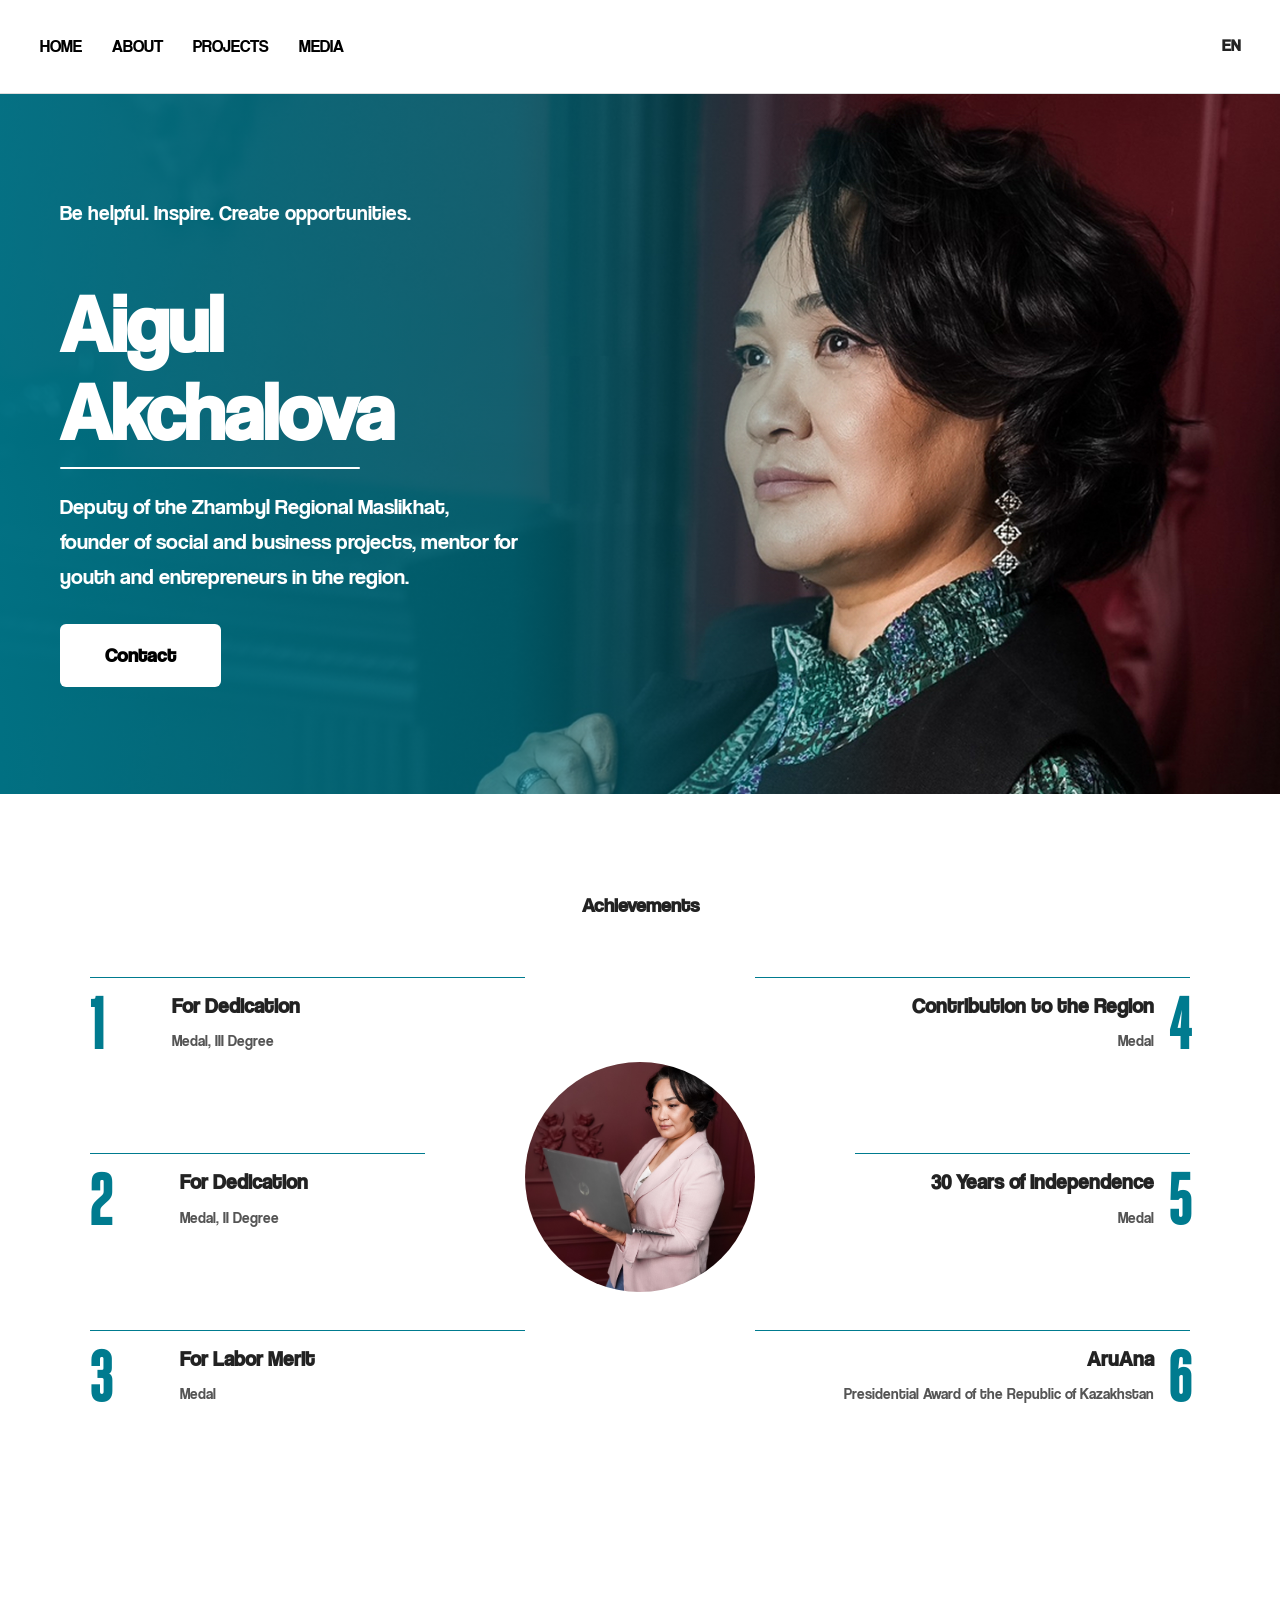
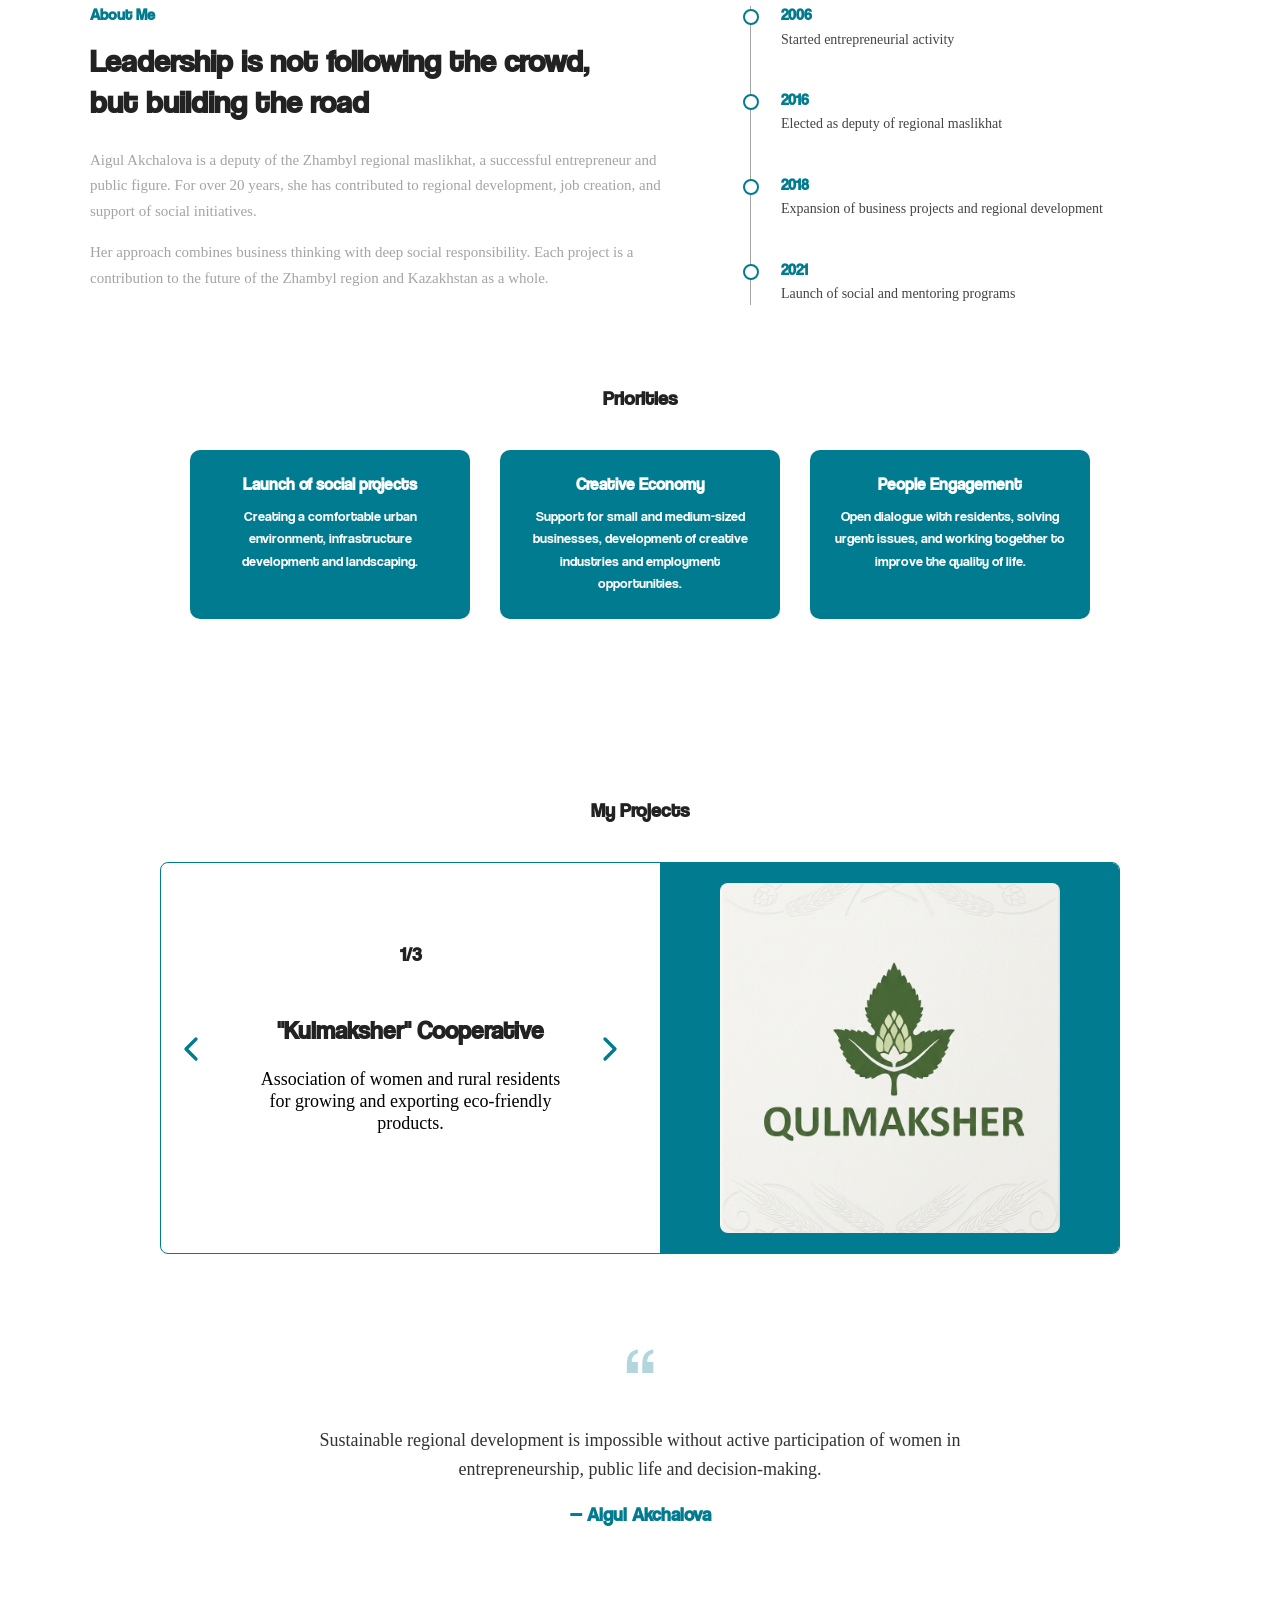
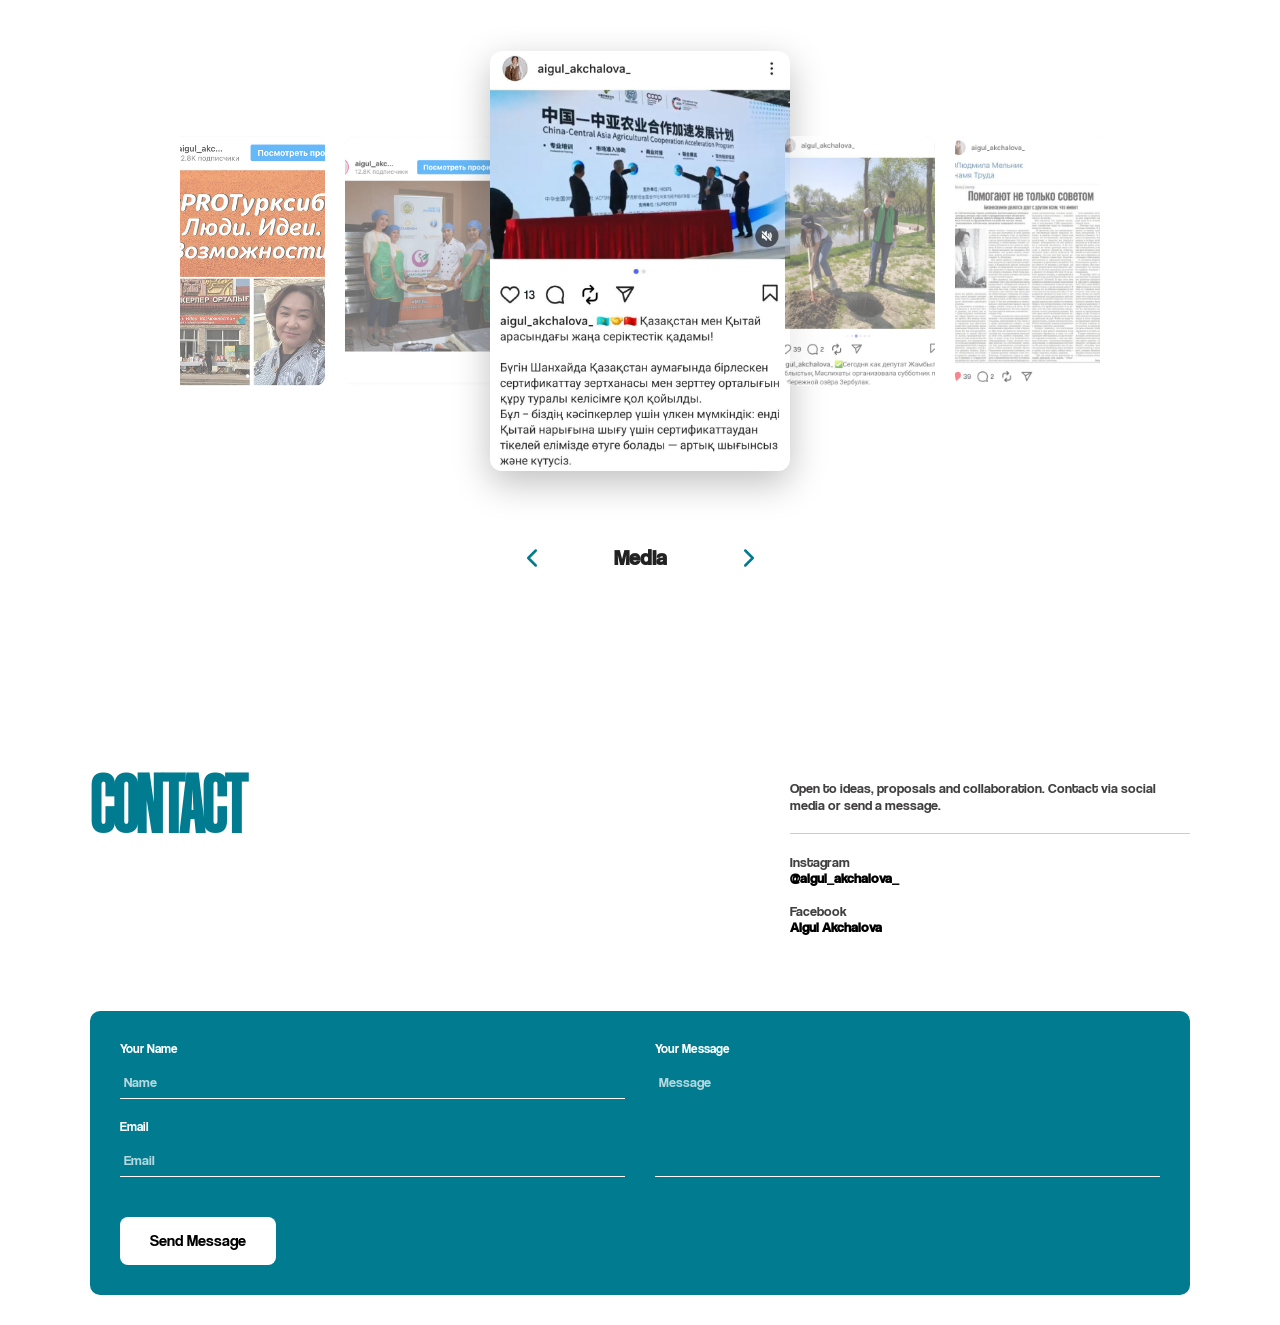
==== commit 40578c25: "new text commit" ====
--- a/index.html
+++ b/index.html
@@ -1,5 +1,5 @@
 <!DOCTYPE html>
-<html lang="ru">
+<html lang="en">
 
 <head>
   <meta charset="UTF-8">
@@ -7,175 +7,193 @@
   <link rel="stylesheet" type="text/css" href="./vendor/normalize.css">
   <link rel="stylesheet" type="text/css" href="./index.css">
   <title>Aigul Akchalova</title>
-</head>
-
-<body>
-  <div class="page">
+</head>    
+    
+    <body>
+      <div class="page">
+    <!-- HEADER -->
     <header class="header">
-        <nav class="nav">
-          <ul class="nav__list" id="menu">
-            <li><a href="#about">Главная</a></li>
-            <li><a href="#bio">Обо мне</a></li>
-            <li><a href="#projects">Проекты</a></li>
-            <li><a href="#media">Медиа</a></li>
+      <nav class="nav">
+        <ul class="nav__list" id="menu">
+          <li><a href="#home">Home</a></li>
+          <li><a href="#bio">About</a></li>
+          <li><a href="#projects">Projects</a></li>
+          <li><a href="#media">Media</a></li>
+        </ul>
+    
+        <div class="lang" id="langParent">
+          <span class="lang__current" onclick="toggleLang()">EN</span>
+          <ul class="lang__dropdown" id="langMenu">
+            <li><a href="./ru">RU</a></li>
+            <li><a href="./kz/">KZ</a></li>
+            <li><a href="./">EN</a></li>
           </ul>
-          <div class="lang" id="langParent">
-            <span class="lang__current" onclick="toggleLang()">RU</span>
-            <ul class="lang__dropdown" id="langMenu">
-              <li><a href="./index.html">RU</a></li>
-              <li><a href="./indexKZ.html">KZ</a></li>
-              <li><a href="./indexEN.html">EN</a></li>
-            </ul>
-          </div>
-          <div class="burger" id="burger">
-            <span></span>
-            <span></span>
-            <span></span>
-          </div>
-        </nav>
-      </header>
-      <section id="home" class="hero">
-        <div class="hero__content">
-          <p class="hero__subtitle">Быть полезной. Вдохновлять. Создавать возможности.</p>
-          <h1 class="hero__title">Айгуль Акчалова</h1>
-          <p class="hero__text">
-            Депутат Жамбылского областного маслихата, основатель социальных и бизнес-проектов, наставник для молодёжи и предпринимателей региона.
+        </div>
+    
+        <div class="burger" id="burger">
+          <span></span>
+          <span></span>
+          <span></span>
+        </div>
+      </nav>
+    </header>
+    
+    <!-- HERO -->
+    <section id="home" class="hero">
+      <div class="hero__content">
+        <p class="hero__subtitle">Be helpful. Inspire. Create opportunities.</p>
+        <h1 class="hero__title">Aigul Akchalova</h1>
+        <p class="hero__text">
+          Deputy of the Zhambyl Regional Maslikhat, founder of social and business projects,
+          mentor for youth and entrepreneurs in the region.
+        </p>
+        <a href="#contact" class="btn">Contact</a>
+      </div>
+    </section>
+    
+    <!-- ACHIEVEMENTS -->
+    <section id="achievements" class="achievements">
+      <h2 class="achievements__title">Achievements</h2>
+    
+      <div class="achievements__wrapper">
+    
+        <div class="achievements__col achievements__col--left">
+          <div class="achievement">
+            <span class="achievement__num">1</span>
+            <div class="achievement__content">
+              <h4 class="achievement__text">For Dedication</h4>
+              <p>Medal, III Degree</p>
+            </div>
+          </div>
+    
+          <div class="achievement achievement_middle">
+            <span class="achievement__num">2</span>
+            <div class="achievement__content">
+              <h4 class="achievement__text">For Dedication</h4>
+              <p>Medal, II Degree</p>
+            </div>
+          </div>
+    
+          <div class="achievement">
+            <span class="achievement__num">3</span>
+            <div class="achievement__content">
+              <h4 class="achievement__text">For Labor Merit</h4>
+              <p>Medal</p>
+            </div>
+          </div>
+        </div>
+    
+        <div class="achievements__photo">
+          <img src="./images/mama2.jpg" alt="Aigul Akchalova">
+        </div>
+    
+        <div class="achievements__col achievements__col--right">
+          <div class="achievement right">
+            <span class="achievement__num">4</span>
+            <div class="achievement__content">
+              <h4 class="achievement__text">Contribution to the Region</h4>
+              <p>Medal</p>
+            </div>
+          </div>
+    
+          <div class="achievement right achievement_middle2">
+            <span class="achievement__num">5</span>
+            <div class="achievement__content">
+              <h4 class="achievement__text">30 Years of Independence</h4>
+              <p>Medal</p>
+            </div>
+          </div>
+    
+          <div class="achievement right">
+            <span class="achievement__num">6</span>
+            <div class="achievement__content">
+              <h4 class="achievement__text">AruAna</h4>
+              <p>Presidential Award of the Republic of Kazakhstan</p>
+            </div>
+          </div>
+        </div>
+    
+      </div>
+    </section>
+    
+    <!-- ABOUT -->
+    <section id="bio" class="about">
+      <div class="about__container">
+    
+        <div class="about__left">
+          <h4 class="about__subtitle">About Me</h4>
+          <h2 class="about__title">
+            Leadership is not following the crowd,<br>
+            but building the road
+          </h2>
+    
+          <p class="about__text">
+            Aigul Akchalova is a deputy of the Zhambyl regional maslikhat,
+            a successful entrepreneur and public figure.
+            For over 20 years, she has contributed to regional development,
+            job creation, and support of social initiatives.
           </p>
-          <a href="#contact" class="btn">Связаться</a>
-        </div>
-      </section>
-      
-      <section id="achievements" class="achievements">
-        <h2 class="achievements__title">Достижения</h2>
-      
-        <div class="achievements__wrapper">
-          <!-- Левая колонка -->
-          <div class="achievements__col achievements__col--left">
-            <div class="achievement">
-              <span class="achievement__num">1</span>
-              <div class="achievement__content">
-                <h4 class="achievement__text">За верность делу</h4>
-                <p>Медаль III степени</p>
-              </div>
-            </div>
-      
-            <div class="achievement achievement_middle">
-              <span class="achievement__num">2</span>
-              <div class="achievement__content">
-                <h4 class="achievement__text">За верность делу</h4>
-                <p>Медаль II степени</p>
-              </div>
-            </div>
-      
-            <div class="achievement">
-              <span class="achievement__num">3</span>
-              <div class="achievement__content">
-                <h4 class="achievement__text">Ерен еңбегі үшін</h4>
-                <p>Медаль</p>
-              </div>
-            </div>
-          </div>
-      
-          <!-- Центральное фото -->
-          <div class="achievements__photo">
-            <img src="./images/mama2.jpg" alt="Айгул Акчалова">
-          </div>
-      
-          <!-- Правая колонка -->
-          <div class="achievements__col achievements__col--right">
-            <div class="achievement right">
-              <span class="achievement__num">4</span>
-              <div class="achievement__content">
-                <h4 class="achievement__text">Облысқа сіңірген еңбегі үшін</h4>
-                <p>Медаль</p>
-              </div>
-            </div>
-      
-            <div class="achievement right achievement_middle2">
-              <span class="achievement__num">5</span>
-              <div class="achievement__content">
-                <h4 class="achievement__text">30 лет Независимости</h4>
-                <p>Медаль</p>
-              </div>
-            </div>
-      
-            <div class="achievement right">
-              <span class="achievement__num">6</span>
-              <div class="achievement__content">
-                <h4 class="achievement__text">АруАна</h4>
-                <p>Премия президента Республики Казахстан</p>
-              </div>
-            </div>
-          </div>
-        </div>
-      </section>
-      
-      <section id="bio" class="about">
-        <section id="bio" class="about">
-          <div class="about__container">
-        
-            <div class="about__left">
-              <h4 class="about__subtitle">Обо мне</h4>
-              <h2 class="about__title">
-                Лидерство — это не идти<br>
-                за толпой, а строить дорогу
-              </h2>
-              <p class="about__text">
-                Айгуль Акчалова — депутат Жамбылского областного маслихата, успешный предприниматель и общественный деятель.
-                Более 20 лет она посвятила развитию региона, созданию рабочих мест и поддержке социальных инициатив.
-              </p>
-              <p class="about__text">
-                Её подход сочетает бизнес‑мышление с глубокой социальной ответственностью. Каждый проект — это вклад в будущее
-                Жамбылской области и Казахстана в целом.
-              </p>
-            </div>
-        
-            <div class="about__right timeline">
-              <div class="timeline__item">
-                <span class="timeline__year">2006</span>
-                <p class="timeline_text">Начало предпринимательской деятельности</p>
-              </div>
-              <div class="timeline__item">
-                <span class="timeline__year">2006</span>
-                <p class="timeline_text">Избрание депутатом областного маслихата</p>
-              </div>
-              <div class="timeline__item">
-                <span class="timeline__year">2018</span>
-                <p class="timeline_text">Расширение бизнес‑проектов и благоустройство региона</p>
-              </div>
-              <div class="timeline__item">
-                <span class="timeline__year">2019</span>
-                <p class="timeline_text">Запуск социальных проектов и менторских программ</p>
-              </div>
-            </div>
-        
-          </div>
-        </section>
-        
-      
-        <div class="priorities">
-          <h3 class="priorities__title">Приоритеты</h3>
-          <div class="priorities__grid">
-            <div class="priority-card">
-              <h4>Запуск социальных проектов</h4>
-              <p>Создание комфортной городской среды для жителей области, развитие инфраструктуры, озеленение.</p>
-            </div>
-            <div class="priority-card">
-              <h4>Креативная экономика</h4>
-              <p>Поддержка малого и среднего бизнеса, развитие креативных индустрий и создание новых рабочих мест.</p>
-            </div>
-            <div class="priority-card">
-              <h4>Взаимодействие с людьми</h4>
-              <p>Открытый диалог с жителями, решение актуальных проблем и совместная работа над улучшением качества жизни.</p>
-            </div>
-          </div>
-        </div>
-      </section>
-      <section id="projects" class="projects">
-        <h3 class="projects__title">Мои проекты</h3>
-      
-        <div class="projects__slider">
-          <button class="slider__btn slider__btn--prev">
+    
+          <p class="about__text">
+            Her approach combines business thinking with deep social responsibility.
+            Each project is a contribution to the future of the Zhambyl region
+            and Kazakhstan as a whole.
+          </p>
+        </div>
+    
+        <div class="about__right timeline">
+          <div class="timeline__item">
+            <span class="timeline__year">2006</span>
+            <p class="timeline_text">Started entrepreneurial activity</p>
+          </div>
+    
+          <div class="timeline__item">
+            <span class="timeline__year">2016</span>
+            <p class="timeline_text">Elected as deputy of regional maslikhat</p>
+          </div>
+    
+          <div class="timeline__item">
+            <span class="timeline__year">2018</span>
+            <p class="timeline_text">Expansion of business projects and regional development</p>
+          </div>
+    
+          <div class="timeline__item">
+            <span class="timeline__year">2021</span>
+            <p class="timeline_text">Launch of social and mentoring programs</p>
+          </div>
+        </div>
+    
+      </div>
+    
+      <div class="priorities">
+        <h3 class="priorities__title">Priorities</h3>
+    
+        <div class="priorities__grid">
+          <div class="priority-card">
+            <h4>Launch of social projects</h4>
+            <p>Creating a comfortable urban environment, infrastructure development and landscaping.</p>
+          </div>
+    
+          <div class="priority-card">
+            <h4>Creative Economy</h4>
+            <p>Support for small and medium-sized businesses, development of creative industries and employment opportunities.</p>
+          </div>
+    
+          <div class="priority-card">
+            <h4>People Engagement</h4>
+            <p>Open dialogue with residents, solving urgent issues, and working together to improve the quality of life.</p>
+          </div>
+        </div>
+      </div>
+    </section>
+    
+    <!-- PROJECTS -->
+    <section id="projects" class="projects">
+      <h3 class="projects__title">My Projects</h3>
+    
+      <div class="projects__slider">
+    
+        <button class="slider__btn slider__btn--prev">
             <!-- стрелка влево -->
             <svg width="38" height="38" viewBox="0 0 24 24" fill="none"
                  xmlns="[w3.org](http://www.w3.org/2000/svg)">
@@ -186,53 +204,51 @@
                     stroke-linejoin="round"/>
             </svg>
           </button>
-      
-          <div class="slider__content">
-            <!-- Слайд 1 -->
-            <div class="slide active">
-              <div class="slide__text">
-                <span class="slide__count">1/3</span>
-                <h4 class="slide__title">Кооператив «Кулмакшер»</h4>
-                <p class="slide__desc">
-                  Объединение женщин и сельских жителей для выращивания и экспорта экологически чистой продукции.
-                </p>
-              </div>
-              <div class="slide__image">
-                <img src="./images/hmel.png" alt="Кордайский хмель" />
-              </div>
-            </div>
-      
-            <!-- Слайд 2 -->
-            <div class="slide">
-              <div class="slide__text">
-                <span class="slide__count">2/3</span>
-                <h4 class="slide__title">Центр поддержки предпринимателей(Комплекс Turksib)</h4>
-                <p class="slide__desc">
-                  Многофункциональный центр, объединяющий пространства для бизнеса, образования и общественных мероприятий.
-                  Точка роста для предпринимателей региона.
-                </p>
-              </div>
-              <div class="slide__image">
-                <img src="./images/turksib.jpeg" alt="Центр при Turksib" />
-              </div>
-            </div>
-      
-            <!-- Слайд 3 -->
-            <div class="slide">
-              <div class="slide__text">
-                <span class="slide__count">3/3</span>
-                <h4 class="slide__title">Инициативы по благоустройству</h4>
-                <p class="slide__desc">
-                  Высадка зеленых насаждений: "аллея женщин предпринимателей"; установка креативных конструкций для сбора пластиковых изделий
-                </p>
-              </div>
-              <div class="slide__image">
-                <img src="./images/project3.jpg" alt="Women Business Forum" />
-              </div>
-            </div>
-          </div>
-      
-          <button class="slider__btn slider__btn--next">
+    
+        <div class="slider__content">
+    
+          <div class="slide active">
+            <div class="slide__text">
+              <span class="slide__count">1/3</span>
+              <h4 class="slide__title">"Kulmaksher" Cooperative</h4>
+              <p class="slide__desc">
+                Association of women and rural residents for growing and exporting eco-friendly products.
+              </p>
+            </div>
+            <div class="slide__image">
+              <img src="./images/hmel.png">
+            </div>
+          </div>
+    
+          <div class="slide">
+            <div class="slide__text">
+              <span class="slide__count">2/3</span>
+              <h4 class="slide__title">Entrepreneur Support Center(Turksib Complex)</h4>
+              <p class="slide__desc">
+                A multifunctional center integrating spaces for business, education, and public events. A strategic growth point for regional entrepreneurs.
+              </p>
+            </div>
+            <div class="slide__image">
+              <img src="./images/turksib.jpeg">
+            </div>
+          </div>
+    
+          <div class="slide">
+            <div class="slide__text">
+              <span class="slide__count">3/3</span>
+              <h4 class="slide__title">Urban Improvement Initiatives</h4>
+              <p class="slide__desc">
+                Green spaces development: "Entrepreneurial Women’s Alley"; installation of creative structures for plastic waste collection.
+              </p>
+            </div>
+            <div class="slide__image">
+              <img src="./images/project3.jpg">
+            </div>
+          </div>
+    
+        </div>
+    
+        <button class="slider__btn slider__btn--next">
             <!-- стрелка вправо -->
             <svg width="38" height="38" viewBox="0 0 24 24" fill="none"
                  xmlns="[w3.org](http://www.w3.org/2000/svg)">
@@ -243,19 +259,19 @@
                     stroke-linejoin="round"/>
             </svg>
           </button>
-        </div>
-      
-        <div class="projects__quote">
-          <p class="quote__symbol">“</p>
-          <p class="quote__text">
-            Устойчивое развитие регионов невозможно без активного участия женщин в предпринимательстве,
-            общественной жизни и принятии решений.
-          </p>
-          <p class="quote__author">— Айгуль Акчалова</p>
-        </div>
-      </section>
-      
-      <section id="media" class="media">
+    
+      </div>
+    
+      <div class="projects__quote">
+        <p class="quote__symbol">“</p>
+        <p class="quote__text">
+          Sustainable regional development is impossible without active participation
+          of women in entrepreneurship, public life and decision-making.
+        </p>
+        <p class="quote__author">— Aigul Akchalova</p>
+      </div>
+    </section>
+    <section id="media" class="media">
         <div class="media__slider">
       
           <div class="media__track">
@@ -323,7 +339,7 @@
               </svg>
             </button>
       
-            <h3 class="media__title">Медиа</h3>
+            <h3 class="media__title">Media</h3>
       
             <button class="media__btn media__btn--next">
               <svg width="30" height="30" viewBox="0 0 24 24">
@@ -337,82 +353,70 @@
       </section>
       
       
-      
-      <footer id="contact" class="contact">
-        <div class="contact__container">
-      
-          <!-- ВЕРХ -->
-          <div class="contact__top">
-            
-            <!-- ЛЕВО: заголовок -->
-            <div class="contact__left">
-              <h2 class="contact__title">ОБРАТНАЯ СВЯЗЬ</h2>
-            </div>
-      
-            <!-- ПРАВО: текст + соцсети -->
-            <div class="contact__right">
-              <p class="contact__text">
-                Открыта для предложений, идей и сотрудничества.  
-                Свяжитесь через социальные сети или отправьте сообщение.
+    
+    <!-- CONTACT -->
+    <footer id="contact" class="contact">
+      <div class="contact__container">
+    
+        <div class="contact__top">
+    
+          <div class="contact__left">
+            <h2 class="contact__title">CONTACT</h2>
+          </div>
+    
+          <div class="contact__right">
+            <p class="contact__text">
+              Open to ideas, proposals and collaboration.
+              Contact via social media or send a message.
+            </p>
+    
+            <hr class="contact__line">
+    
+            <div class="contact__socials">
+              <p><strong>Instagram</strong><br>
+                <a class="contact__link" href="https://www.instagram.com/aigul_akchalova_/" target="_blank">@aigul_akchalova_</a>
               </p>
-      
-              <hr class="contact__line">
-      
-              <div class="contact__socials">
-                <p><strong>Instagram</strong><br>
-                  <a class="contact__link"  href="https://www.instagram.com/aigul_akchalova_/" target="_blank">
-                    @aigul_akchalova_
-                  </a>
-                </p>
-      
-                <p><strong>Facebook</strong><br>
-                  <a class="contact__link" href="https://www.facebook.com/ajgul.akcalova" target="_blank">
-                    Айгуль Акчалова
-                  </a>
-                </p>
-                
+    
+              <p><strong>Facebook</strong><br>
+                <a class="contact__link" href="https://www.facebook.com/ajgul.akcalova" target="_blank">Aigul Akchalova</a>
+              </p>
+            </div>
+          </div>
+    
+        </div>
+    
+        <form class="contact__form" action="https://formspree.io/f/xdapqdky" method="POST">
+    
+          <div class="form__grid">
+    
+            <div class="form__left">
+              <div class="form__group">
+                <label>Your Name</label>
+                <input type="text" name="name" placeholder="Name" required>
               </div>
-            </div>
-      
-          </div>
-      
-          <!-- НИЗ: форма -->
-          <form class="contact__form" action="https://formspree.io/f/xdapqdky" method="POST">
-  
-            <div class="form__grid">
-          
-              <!-- ЛЕВАЯ КОЛОНКА -->
-              <div class="form__left">
-                <div class="form__group">
-                  <label>Ваше имя</label>
-                  <input type="text" name="name" placeholder="Имя" required>
-                </div>
-          
-                <div class="form__group">
-                  <label>Электронная почта</label>
-                  <input type="email" name="email" placeholder="Email" required>
-                </div>
+    
+              <div class="form__group">
+                <label>Email</label>
+                <input type="email" name="email" placeholder="Email" required>
               </div>
-          
-              <!-- ПРАВАЯ КОЛОНКА -->
-              <div class="form__group form__group--message">
-                <label>Ваше сообщение</label>
-                <textarea name="message" placeholder="Сообщение" required></textarea>
-              </div>
-          
-            </div>
-          
-            <button type="submit" class="form__btn">
-              Отправить сообщение
-            </button>
-          
-          </form>
-      
-        </div>
-      </footer>
-      
-        </div>
-      </footer>
+            </div>
+    
+            <div class="form__group form__group--message">
+              <label>Your Message</label>
+              <textarea name="message" placeholder="Message" required></textarea>
+            </div>
+    
+          </div>
+    
+          <button type="submit" class="form__btn">
+            Send Message
+          </button>
+    
+        </form>
+    
+      </div>
+    </footer>
+    
   </div>
   <script src="./index.js" defer></script>
 </body>
--- a/index.css
+++ b/index.css
@@ -124,7 +124,7 @@
   @media (max-width: 768px) {
     .nav__list {
       position: fixed;
-      top: 70px; /* под хедером */
+      top: 94px; /* под хедером */
       left: 0;
       width: 100%;
       height: calc(100vh - 500px);
@@ -134,9 +134,12 @@
       gap: 25px;
       padding: 30px;
   
-      transform: translateY(-120%);
+      transform: translateY(-150%);
       transition: 0.3s ease;
       z-index: 999;
+      visibility: hidden;
+      opacity: 0;
+      pointer-events: none;
     }
     
     .nav{
@@ -145,6 +148,9 @@
 
     .nav__list.active {
       transform: translateY(0);
+      visibility: visible;
+      opacity: 1;
+      pointer-events: auto;
     }
   
     .burger {
@@ -173,8 +179,31 @@
     }
 
     .lang__dropdown {
-      right: -5px;
-    }
+      position: absolute;
+    /* Уводим физически, чтобы тень не торчала */
+    top: -200px; 
+    right: -5px;
+    
+    /* Полное скрытие */
+    display: none !important;
+    visibility: hidden;
+    opacity: 0;
+    pointer-events: none;
+    
+    /* Убираем тень, пока меню закрыто (важно для мобилок!) */
+    box-shadow: none !important;
+    border: none !important;
+    }
+
+    .lang__dropdown.active {
+      display: block !important;
+    visibility: visible;
+    opacity: 1;
+    top: 100%; /* Возвращаем на место */
+    pointer-events: auto;
+    /* Возвращаем тень только когда меню открыто */
+    box-shadow: 0 4px 15px rgba(0,0,0,0.1);
+  }
   }
   
   /* ===== Hero ===== */
@@ -1091,7 +1120,7 @@
     height: 450px;
     opacity: 1;
     background: transparent;
-    pointer-events: none;
+    pointer-events: auto;
   }
 
   .media__item img {
@@ -1118,11 +1147,11 @@
   }
 
   .media__btn--next{
-    margin-left: 35px;
+    margin-left: 30px;
   }
 
   .media__btn--prev {
-    margin-right: 35px;
+    margin-right: 30px;
   }
 
 }
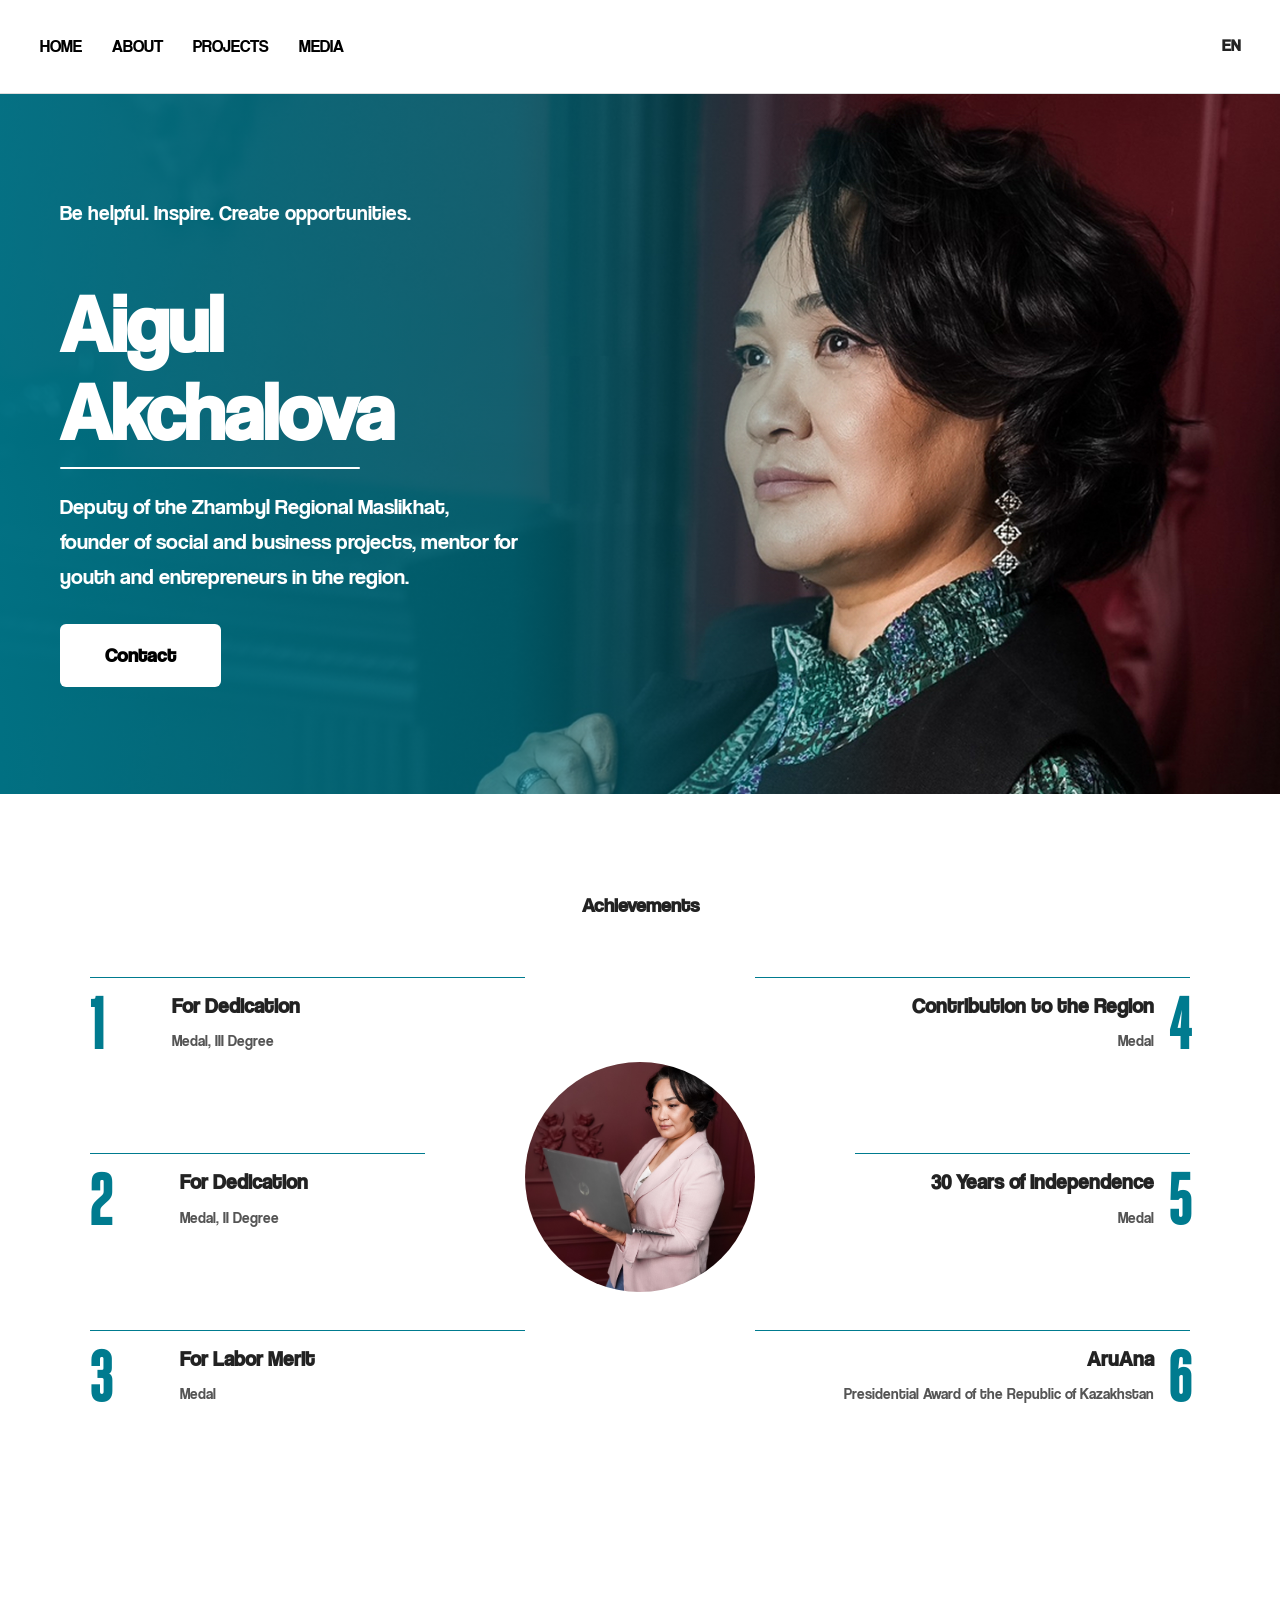
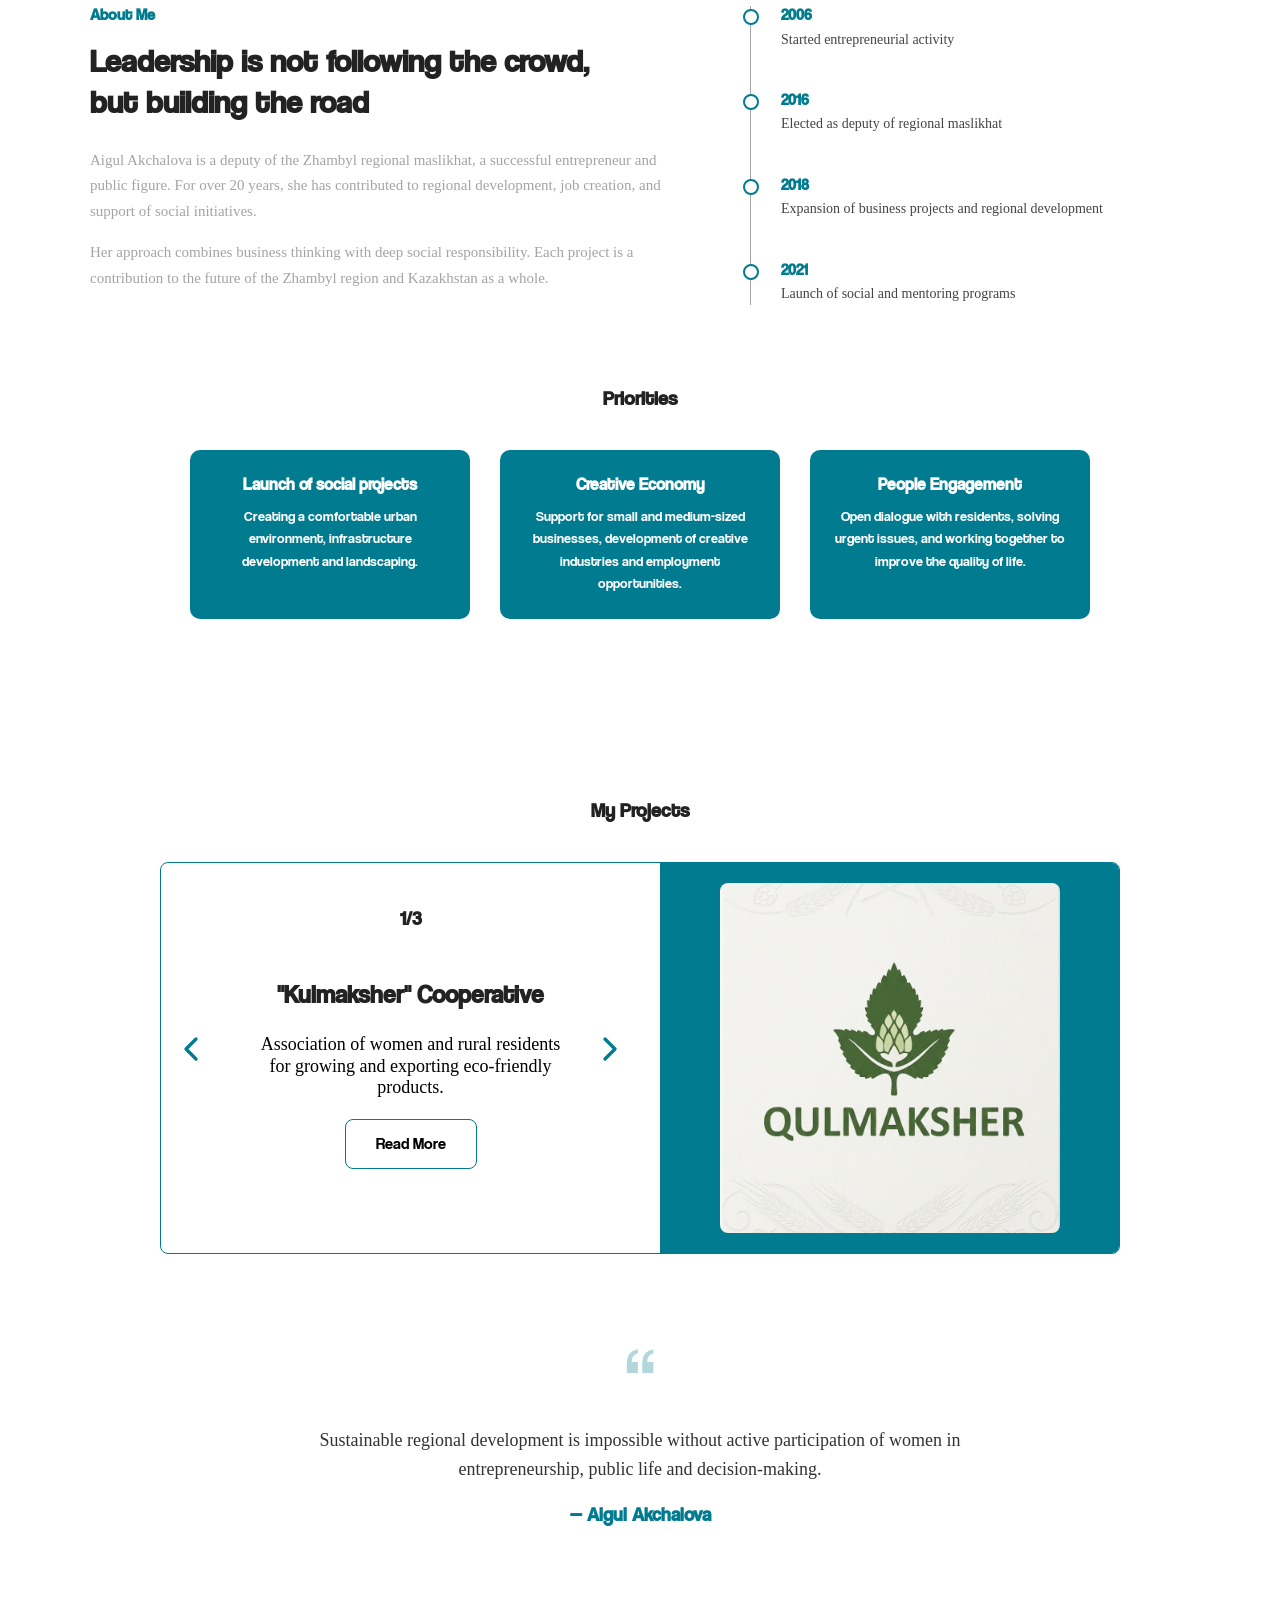
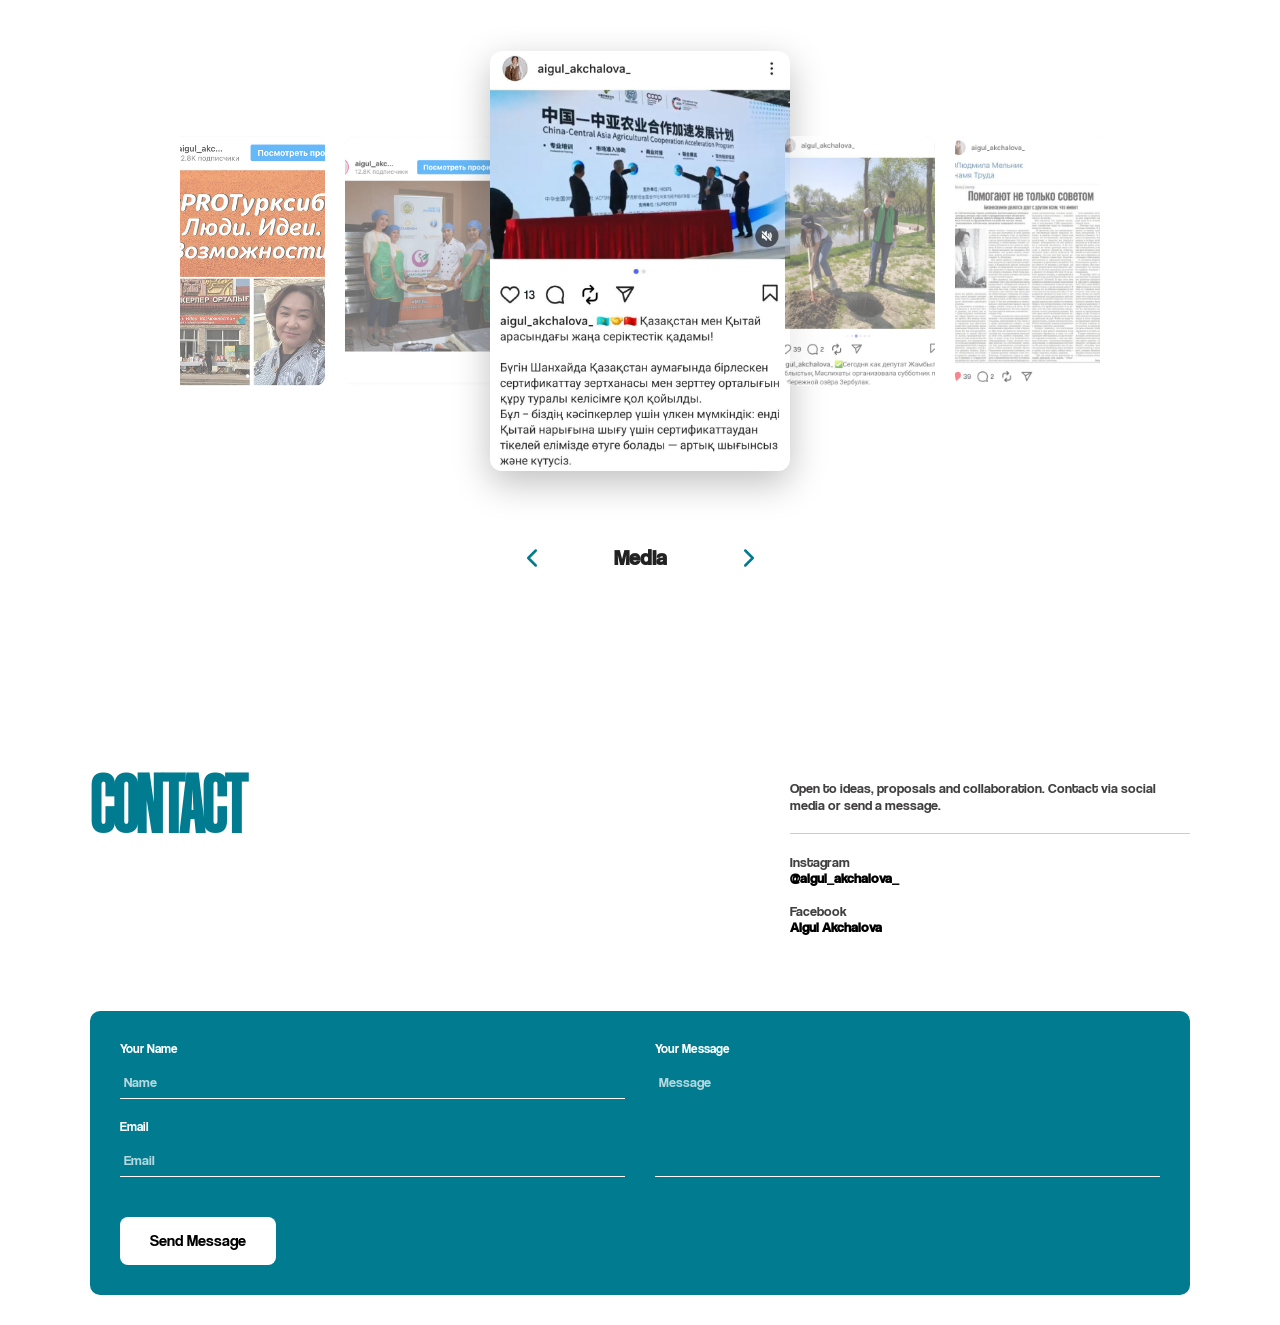
==== commit 3a533dce: "Update site content and styles" ====
--- a/index.html
+++ b/index.html
@@ -214,6 +214,7 @@
               <p class="slide__desc">
                 Association of women and rural residents for growing and exporting eco-friendly products.
               </p>
+              <button class="slide__btn" href="./qulmaksher/index.html">Read More</button>
             </div>
             <div class="slide__image">
               <img src="./images/hmel.png">
--- a/index.css
+++ b/index.css
@@ -45,8 +45,21 @@
     justify-content: space-between;
     width: 100%;
   }
+
+  .nav_qulmaksher {
+    text-transform: uppercase;
+    display: flex;
+    justify-content: space-between;
+    width: 100%;
+  }
   
   .nav__list {
+    list-style: none;
+    display: flex;
+    gap: 30px;
+  }
+
+   .nav__list_qulmaksher {
     list-style: none;
     display: flex;
     gap: 30px;
@@ -61,6 +74,18 @@
   }
   
   .nav__list a:hover {
+    color: #007b8f;
+  }
+
+  .nav__list_qulmaksher a {
+    text-decoration: none;
+    color: #000;
+    font-weight: 300;
+    transition: 0.2s;
+    font-size: 17px;
+  }
+  
+  .nav__list_qulmaksher a:hover {
     color: #007b8f;
   }
   
@@ -274,7 +299,8 @@
   }
   
   .btn:hover {
-    color: #fff;
+    color: #007b8f;
+    background-color: #d8d6d6
   }
   
   @media (max-width: 768px) {
@@ -862,6 +888,23 @@
   max-width: 300px;
 }
 
+.slide__btn{
+    background-color: #fff;
+    color: #000;
+    font-weight: 100;
+    padding: 15px 30px;
+    border-radius: 8px;
+    border: 1px solid #007b8f;
+    cursor: pointer;
+    transition: 0.3s;
+    margin-top: 20px;
+  }
+
+  .slide__btn:hover{
+    background-color: #007b8f;
+    color: #fff;
+  }
+
 /* Правая часть */
 /* Правая часть с фото */
 .slide__image {
@@ -1341,6 +1384,7 @@
 @media (max-width: 768px) {
   .contact {
     padding: 0 20px 20px; /* Уменьшаем отступы по бокам */
+    margin-top: 20px;
   }
 
   /* 1. Выравниваем верхнюю часть по центру */
@@ -1434,4 +1478,159 @@
     font-size: 14px;
   }
   
-}+}
+
+
+:root {
+  --teal: #007b8f;
+  --teal-d: #005f6a;
+  --teal-dd: #00404a;
+  --teal-l: #e3f1f3;
+  --teal-xl: #f0fbfc;
+  --hop: #4a7c2f;      /* зелёный из логотипа */
+  --hop-l: #eaf3e0;
+  --gold: #e0a93b;     /* тёплый акцент: солома / хмельной мёд */
+  --gold-l: #fbf1d9;
+  --blue: #34508a;     /* вечерний синий для линии сна */
+  --blue-l: #eef2fa;
+  --text: #1f2a2e;
+}
+
+html { scroll-behavior: smooth; }
+section[id] { scroll-margin-top: 94px; }
+
+/* index.css задаёт шрифт через * — переопределяем только для контента страницы */
+.q-main,
+.q-main * { font-family: 'Manrope', system-ui, sans-serif; box-sizing: border-box; }
+.q-main h1,
+.q-main h2,
+.q-main h3 { font-family: 'Literata', Georgia, serif; font-weight: 600; line-height: 1.2; margin: 0; }
+
+.q-main { color: var(--text); font-size: 16px; line-height: 1.6; background: #fff; overflow-x: hidden; }
+.q-main section { padding: 72px 0; }
+.q-wrap { max-width: 1080px; margin: 0 auto; padding: 0 24px; }
+.q-main h2 { font-size: clamp(26px, 3.4vw, 36px); margin-bottom: 16px; }
+.q-main p { max-width: 64ch; margin: 0; }
+.q-main :focus-visible { outline: 3px solid var(--gold); outline-offset: 3px; }
+
+/* ===== Кнопки ===== */
+.q-btn {
+  display: inline-block; border: 0; cursor: pointer; text-decoration: none;
+  background: var(--gold); color: var(--teal-dd);
+  font: 700 15px 'Manrope', sans-serif;
+  padding: 14px 26px; border-radius: 999px; transition: background .2s, transform .2s;
+}
+.q-btn:hover { background: #f0bf5a; transform: translateY(-1px); }
+
+/* ===== Блок 1: Hero ===== */
+.q-main .q-hero {
+  padding: 0;
+  color: #fff;
+  background:
+    radial-gradient(circle at 85% 20%, rgba(224,169,59,.28), transparent 45%),
+    linear-gradient(135deg, #007b8f 0%, #005f6a 100%);
+  background-color: #007b8f;
+}
+.q-hero .q-wrap {
+  display: grid; grid-template-columns: minmax(0, 1fr) minmax(0, 1.1fr);
+  gap: 48px; align-items: center; padding-top: 64px; padding-bottom: 64px;
+}
+.q-hero .q-wrap > * { min-width: 0; }
+.q-main .q-hero h1 { font-size: clamp(44px, 7vw, 80px); letter-spacing: -.02em; color: #fff; }
+.q-main .q-hero h2 { font-size: clamp(20px, 2.4vw, 26px); font-weight: 400; margin: 14px 0 18px; max-width: 26ch; color: #f6dc9b; }
+.q-hero .subtitle { color: #e3f1f3; margin-bottom: 28px; font-size: 17px; }
+
+.q-hero__scene { position: relative; width: 100%; max-width: 560px; justify-self: center; padding: 28px 0 24px; }
+.q-hero__main { position: relative; z-index: 2; display: block; width: 67%; height: auto; border-radius: 18px; border: 5px solid #fff; box-shadow: 0 24px 48px rgba(0,0,0,.35); }
+.q-hero__card { position: absolute; z-index: 1; top: 0; right: -10px; height: calc(100% - 60px); border-radius: 18px; border: 5px solid #fff; object-fit: contain; object-position: top right; transform: rotate(4deg); transform-origin: top right; filter: drop-shadow(0 14px 24px rgba(0,0,0,.35)); }
+
+/* ===== Фото-слоты (карточки каталога) ===== */
+.q-ph {
+  position: relative; overflow: hidden; margin: 0;
+  background: var(--cl, var(--teal-l));
+  display: grid; place-items: center; text-align: center;
+  padding: 12px; color: var(--c, var(--teal-d)); font-size: 14px;
+}
+.q-ph img { position: absolute; inset: 0; width: 100%; height: 100%; object-fit:contain }
+
+/* ===== Блок 2: О бренде ===== */
+.q-main .q-about { background: var(--teal-xl); }
+.q-features { display: grid; grid-template-columns: repeat(3, 1fr); gap: 20px; margin-top: 40px; }
+.q-feature { background: #fff; border-radius: 10px; padding: 24px; border-top: 4px solid var(--c); box-shadow: 0 6px 18px rgba(0,64,74,.08); }
+.q-feature:nth-child(1) { --c: var(--teal); --cl: var(--teal-l); }
+.q-feature:nth-child(2) { --c: var(--hop); --cl: var(--hop-l); }
+.q-feature:nth-child(3) { --c: #b8801a; --cl: var(--gold-l); }
+.q-feature svg { width: 48px; height: 48px; padding: 10px; border-radius: 50%; background: var(--cl); stroke: var(--c); fill: none; stroke-width: 1.8; stroke-linecap: round; stroke-linejoin: round; margin-bottom: 14px; }
+.q-main .q-feature h3 { font-size: 19px; margin-bottom: 8px; color: var(--c); }
+.q-feature p { font-size: 15px; }
+
+/* ===== Скрытый блок: видео (чтобы показать — уберите атрибут hidden) ===== */
+.q-main .q-video { background: linear-gradient(135deg, var(--teal-d), var(--teal-dd)); color: #fff; text-align: center; }
+.q-video[hidden] { display: none; }
+.q-video p { margin: 0 auto 28px; color: var(--teal-l); }
+.q-video__frame { position: relative; max-width: 900px; margin: 0 auto; aspect-ratio: 16 / 9; background: #00303a; border-radius: 10px; overflow: hidden; }
+.q-video__frame iframe,
+.q-video__frame video { position: absolute; inset: 0; width: 100%; height: 100%; border: 0; }
+
+/* ===== Блок 3: Каталог ===== */
+.q-category { --c: var(--teal); --cl: var(--teal-xl); }
+.q-category:nth-child(2) { --c: var(--blue); --cl: var(--blue-l); }
+.q-category:nth-child(3) { --c: #b8801a; --cl: var(--gold-l); }
+.q-category + .q-category { margin-top: 72px; }
+.q-category__head { margin-bottom: 28px; }
+.q-category__head::before { content: ""; display: block; width: 56px; height: 4px; border-radius: 2px; background: var(--c); margin-bottom: 14px; }
+.q-main .q-category__head h2 { max-width: 24ch; color: var(--c); }
+.q-quote { display: block; margin-top: 14px; font-style: italic; font-size: 18px; color: var(--c); }
+.q-main .q-quote { font-family: 'Literata', Georgia, serif; }
+
+.q-cards { display: grid; grid-template-columns: repeat(auto-fill, minmax(260px, 1fr)); gap: 22px; }
+.q-card { background: #fff; border: 1px solid #dfe8ea; border-top: 4px solid var(--c); border-radius: 8px; overflow: hidden; display: flex; flex-direction: column; box-shadow: 0 6px 16px rgba(0,64,74,.06); transition: transform .2s, box-shadow .2s; }
+.q-card:hover { transform: translateY(-3px); box-shadow: 0 12px 24px rgba(0,64,74,.12); }
+.q-card .q-ph { aspect-ratio: 4 / 3; }
+.q-card__body { padding: 18px 18px 22px; }
+.q-main .q-card h3 { font-size: 17px; margin-bottom: 8px; }
+.q-card p { font-size: 14.5px; color: #44525a; }
+
+.q-bake { display: grid; grid-template-columns: 1fr 1fr; align-items: stretch; background: var(--cl); border: 1px solid #ecd9a8; border-top: 4px solid var(--c); border-radius: 8px; overflow: hidden; }
+.q-bake .q-ph { min-height: 300px; }
+.q-bake__text { padding: 32px; display: flex; flex-direction: column; justify-content: center; }
+.q-main .q-bake h3 { font-size: 22px; margin-bottom: 12px; }
+
+/* ===== Блок 4: В разработке ===== */
+.q-main .q-future { background: linear-gradient(135deg, var(--hop-l), var(--teal-l)); text-align: center; }
+.q-main .q-future h2 { color: var(--teal-d); }
+.q-future p { margin-left: auto; margin-right: auto; }
+/* ----- Блок 4: три направления «В разработке» (только текст) ----- */
+.q-soon { display: grid; grid-template-columns: repeat(3, 1fr); gap: 22px; margin-top: 36px; text-align: left; }
+.q-soon__item { --c: var(--hop); --cl: var(--hop-l); position: relative; background: #fff; border-radius: 10px; border-top: 4px solid var(--c); padding: 26px 24px 24px; box-shadow: 0 8px 22px rgba(0,64,74,.09); display: flex; flex-direction: column; }
+.q-soon__item:nth-child(2) { --c: var(--teal); --cl: var(--teal-l); }
+.q-soon__item:nth-child(3) { --c: #b8801a; --cl: var(--gold-l); }
+.q-soon__num { position: absolute; top: 14px; right: 18px; font: 600 40px/1 'Literata', Georgia, serif; color: var(--cl); }
+.q-main .q-soon__cat { font-size: 14px; font-weight: 700; letter-spacing: .08em; color: var(--c); margin-bottom: 6px; margin-left: -2px;}
+.q-main .q-soon__item h3 { font-size: 22px; color: var(--teal-dd); margin-bottom: 14px; }
+.q-main .q-soon__lead { font-family: 'Literata', Georgia, serif; font-style: italic; font-size: 17px; color: var(--c); margin-bottom: 12px; }
+.q-main .q-soon__desc { font-size: 15px; color: #44525a; margin-bottom: 14px; text-align:justify;}
+.q-main .q-soon__tag { font-weight: 700; font-size: 15px; margin-bottom: 18px; }
+.q-soon__status { margin-top: auto; align-self: flex-start; font-size: 13px; font-weight: 700; color: var(--c); background: var(--cl); padding: 6px 12px; border-radius: 999px; }
+@media (max-width: 900px) { .q-soon { grid-template-columns: 1fr; } }
+
+
+/* ===== Адаптив ===== */
+@media (max-width: 820px) {
+  .q-main section { padding: 52px 0; }
+  .q-wrap { padding: 0 20px; }
+  .q-hero .q-wrap,
+  .q-partners .q-wrap,
+  .q-bake { grid-template-columns: 1fr; }
+  .q-hero .q-wrap { gap: 32px; padding-top: 44px; padding-bottom: 44px; }
+  .q-hero__scene { max-width: 100%; }
+  .q-features { grid-template-columns: 1fr; }
+  .q-category + .q-category { margin-top: 52px; }
+  .q-bake .q-ph { min-height: 220px; order: -1; }
+  .q-bake__text { padding: 22px 20px; }
+}
+
+@media (prefers-reduced-motion: reduce) {
+  html { scroll-behavior: auto; }
+  .q-card, .q-btn { transition: none; }
+}
